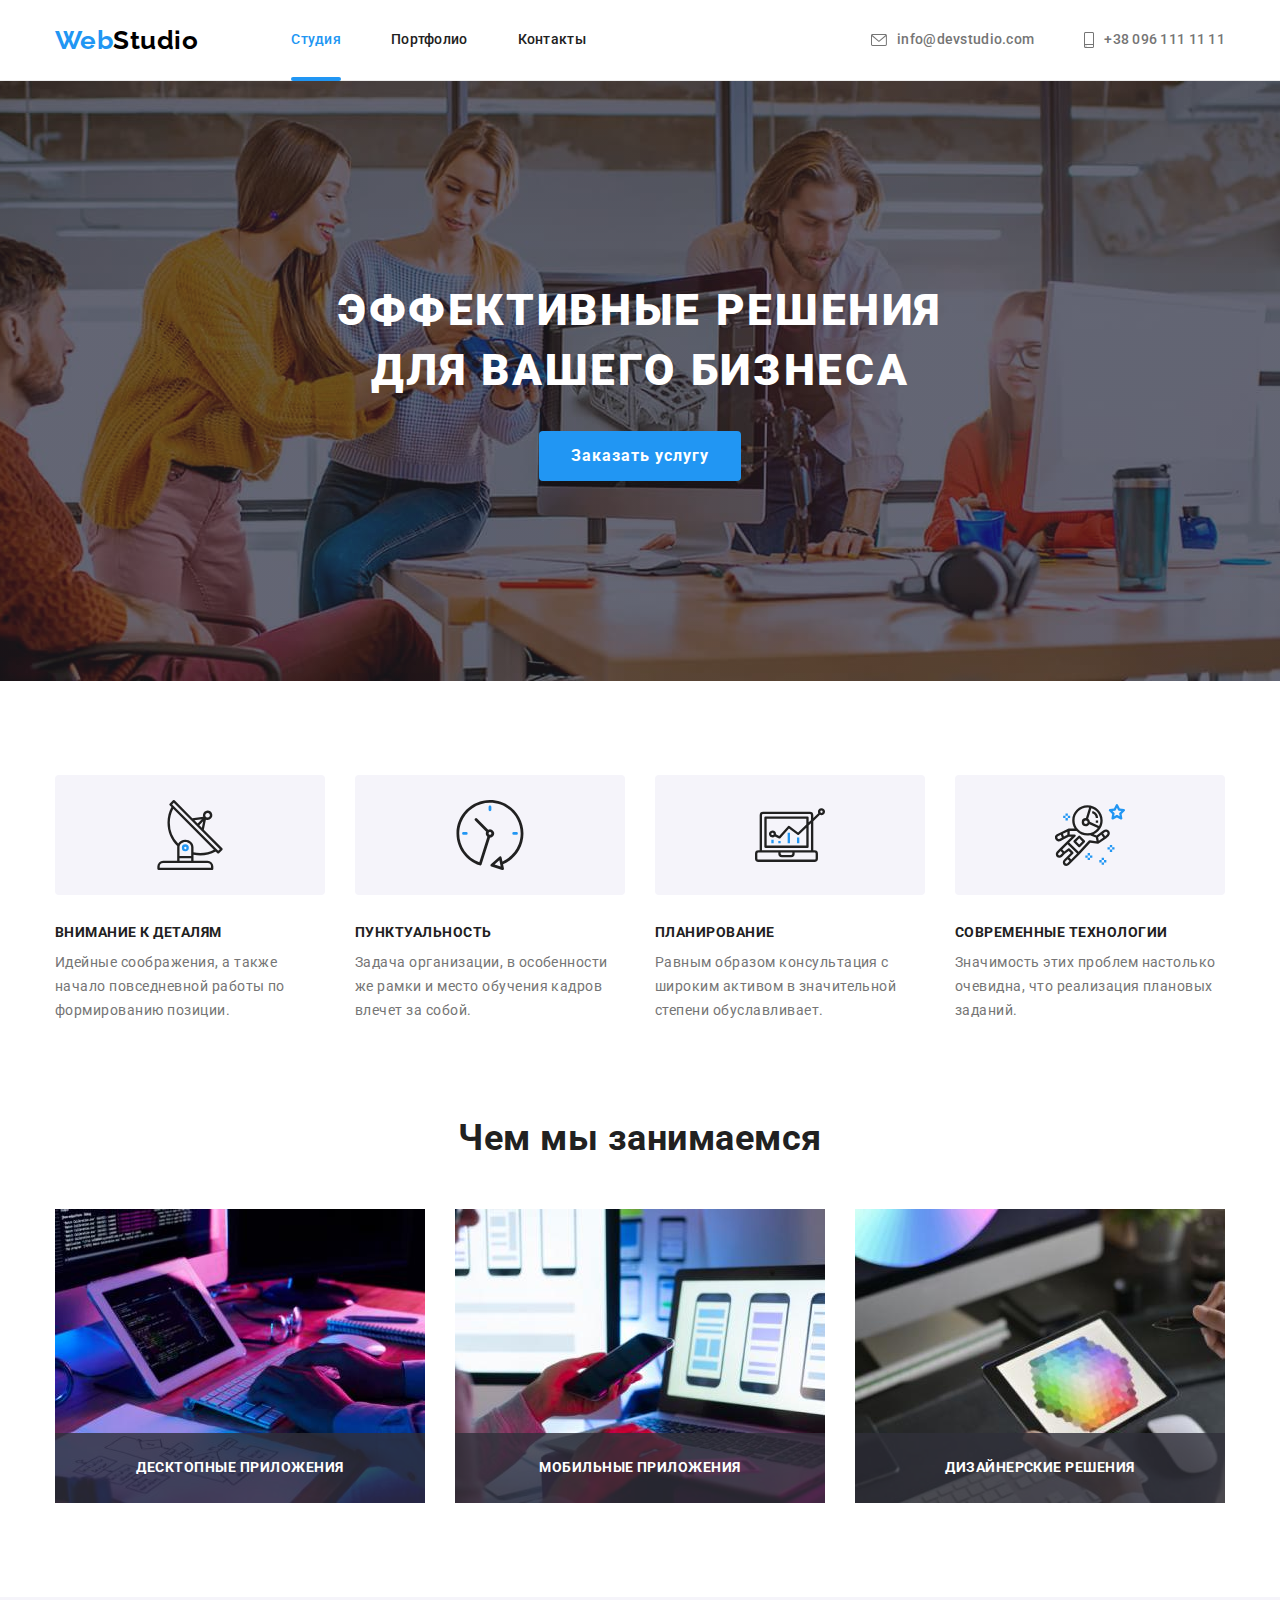
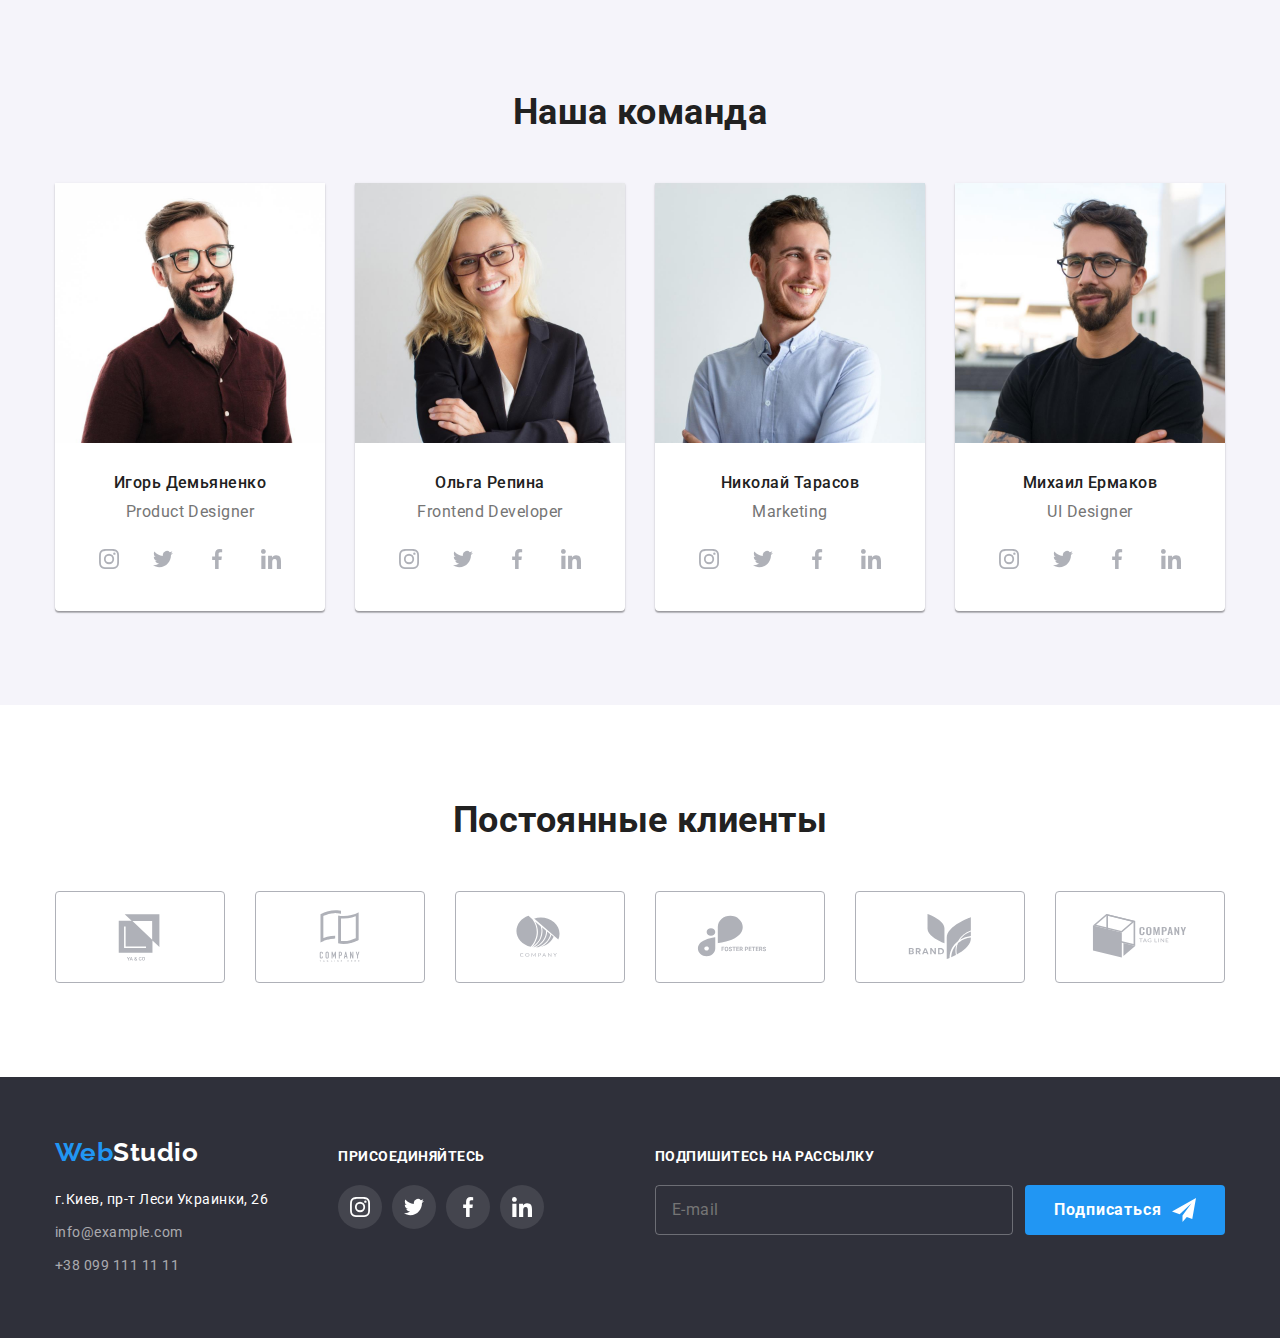
==== index.html @ 1d6836b9 "Adds previous work files" ====
<!DOCTYPE html>
<html lang="ru">
    
<head>
    <meta charset="UTF-8">
    <meta http-equiv="X-UA-Compatible" content="IE=edge">
    <meta name="viewport" content="width=device-width, initial-scale=1.0">
    <title>Студия</title>
    <link rel="preconnect" href="https://fonts.googleapis.com">
    <link rel="preconnect" href="https://fonts.gstatic.com" crossorigin>
    <link href="https://fonts.googleapis.com/css2?family=Raleway:wght@700&family=Roboto:wght@400;500;700;900&display=swap" rel="stylesheet">
    <link rel="stylesheet" href="https://cdnjs.cloudflare.com/ajax/libs/modern-normalize/1.1.0/modern-normalize.min.css">
    <link rel="stylesheet" href="./css/styles.css">
</head>

<body>
    <header class="header">
        <div class="container header-content">
            <!--Лого-->
            <a href="./index.html" class="logo link" lang="en">
                Web<span class="header-logo">Studio</span>
            </a>

            <!--Навигация-->
            <nav class="site-nav">
                <ul class="header-list list">

                    <li class="header-item">
                        <a href="./index.html" class="header-link link current-page">Студия</a>
                    </li>

                    <li class="header-item">
                        <a href="./portfolio.html" class="header-link link">Портфолио</a>
                    </li>

                    <li class="header-item">
                        <a href="" class="header-link link">Контакты</a>
                    </li>

                </ul>
            </nav>
            
            <!--Контакты №1-->
            <ul class="contacts-list list">

                <li class="contacts-item">
                    <a href="mailto:info@devstudio.com" class="header-link contacts-link link">
                        <svg class="icon-envelope" width="16" height="12">
                            <use href="./images/icons.svg#envelope"></use>
                        </svg>
                        info@devstudio.com
                    </a>
                </li>

                <li class="contacts-item">
                    <a href="tel:+380961111111" class="header-link contacts-link link">
                        <svg class="icon-smartphone" width="10" height="16">
                            <use href="./images/icons.svg#smartphone"></use>
                        </svg>
                        <span>+38 096 111 11 11</span>
                    </a>
                </li>

            </ul>
        </div>  
    </header>

    <main>
        <!--Герой-->
        <section class="hero">
            <div class="container">
                <h1 class="hero-title">Эффективные решения<br>для вашего бизнеса</h1>
                <button type="button" class="hero-button btn" data-modal-open>Заказать услугу</button>
            </div>
        </section>

        <!--Особенности работы-->
        <section class="section">
            <div class="container">
                <h2 class="visually-hidden">Особенности работы</h2>
                <ul class="features-list list">

                    <li class="features-item">
                        <div class="features-icon-div">
                            <svg class="svg-icon" width="70" height="70">
                                <use href="./images/icons.svg#antenna"></use>
                            </svg>
                        </div>
                        <h3 class="features-item-title">Внимание к деталям</h3>
                        <p class="features-item-text">Идейные соображения, а также начало повседневной работы по формированию позиции.
                        </p>
                    </li>

                    <li class="features-item">
                        <div class="features-icon-div">
                            <svg class="svg-icon" width="70" height="70">
                                <use href="./images/icons.svg#clock"></use>
                            </svg>
                        </div>
                        <h3 class="features-item-title">Пунктуальность</h3>
                        <p class="features-item-text">Задача организации, в особенности же рамки и место обучения кадров влечет за
                            собой.</p>
                    </li>

                    <li class="features-item">
                        <div class="features-icon-div">
                            <svg class="svg-icon" width="70" height="70">
                                <use href="./images/icons.svg#diagram"></use>
                            </svg>
                        </div>
                        <h3 class="features-item-title">Планирование</h3>
                        <p class="features-item-text">Равным образом консультация с широким активом в значительной степени
                            обуславливает.</p>
                    </li>

                    <li class="features-item">
                        <div class="features-icon-div">
                            <svg class="svg-icon" width="70" height="70">
                                <use href="./images/icons.svg#astronaut"></use>
                            </svg>
                        </div>
                        <h3 class="features-item-title">Современные технологии</h3>
                        <p class="features-item-text">Значимость этих проблем настолько очевидна, что реализация плановых заданий.</p>
                    </li>

                </ul>
            </div>
        </section>

        <!--Чем мы занимаемся-->
        <section class="section speciality">
            <div class="container">
                <h2 class="speciality-title">Чем мы занимаемся</h2>
                <ul class="speciality-list list">

                    <li class="speciality-item">
                        <div class="speciality-thumb">
                            <img src="./images/box1.jpg" alt="Парень пишет код программы" width="370" height="294">
                            <h3 class="speciality-item-title">Десктопные приложения</h3>
                        </div>
                    </li>

                    <li class="speciality-item">
                        <div class="speciality-thumb">
                            <img src="./images/box2.jpg" alt="Девушка подбирает дизайн для мобильного приложения" width="370" height="294">
                            <h3 class="speciality-item-title">Мобильные приложения</h3>
                        </div>
                    </li>

                    <li class="speciality-item">
                        <div class="speciality-thumb">
                            <img src="./images/box3.jpg" alt="Девушка выбирает цвет с палитры цветов" width="370" height="294">
                            <h3 class="speciality-item-title">Дизайнерские решения</h3>
                        </div>
                    </li>

                </ul>
            </div>
        </section>
        
        <!--Наша команда-->
        <section class="section members">
            <div class="container">
                <h2 class="members-title">Наша команда</h2>
                <ul class="members-list list">

                    <li class="members-item">
                        <img src="./images/photo1.jpg" alt="Фото Игоря Демьяненко" width="270" height="260">
                        <div class="members-content">
                            <h3 class="members-name">Игорь Демьяненко</h3>
                            <p class="members-speciality" lang="en">Product Designer</p>
                            <ul class="members-sociallink-list list">

                                <li class="members-sociallink-item">
                                    <a class="members-social-link" href="">
                                        <svg width="20" height="20">
                                            <use href="./images/icons.svg#instagram"></use>
                                        </svg>
                                    </a>
                                </li>

                                <li class="members-sociallink-item">
                                    <a class="members-social-link" href="">
                                        <svg width="20" height="20">
                                            <use href="./images/icons.svg#twitter"></use>
                                        </svg>
                                    </a>
                                </li>

                                <li class="members-sociallink-item">
                                    <a class="members-social-link" href="">
                                        <svg width="20" height="20">
                                            <use href="./images/icons.svg#facebook"></use>
                                        </svg>
                                    </a>
                                </li>
                                        
                                <li class="members-sociallink-item">
                                    <a class="members-social-link" href="">
                                        <svg width="20" height="20">
                                            <use href="./images/icons.svg#linkedin"></use>
                                        </svg>
                                    </a>
                                </li>

                            </ul>
                        </div>
                    </li>

                    <li class="members-item">
                        <img src="./images/photo2.jpg" alt="Фото Ольги Репиной" width="270" height="260">
                        <div class="members-content">
                            <h3 class="members-name">Ольга Репина</h3>
                            <p class="members-speciality" lang="en">Frontend Developer</p>
                            <ul class="members-sociallink-list list">
                            
                                <li class="members-sociallink-item">
                                    <a class="members-social-link" href="">
                                        <svg class="members-sociallink-icon" width="20" height="20">
                                            <use href="./images/icons.svg#instagram"></use>
                                        </svg>
                                    </a>
                                </li>
                            
                                <li class="members-sociallink-item">
                                    <a class="members-social-link" href="">
                                        <svg class="members-sociallink-icon" width="20" height="20">
                                            <use href="./images/icons.svg#twitter"></use>
                                        </svg>
                                    </a>
                                </li>
                            
                                <li class="members-sociallink-item">
                                    <a class="members-social-link" href="">
                                        <svg class="members-sociallink-icon" width="20" height="20">
                                            <use href="./images/icons.svg#facebook"></use>
                                        </svg>
                                    </a>
                                </li>
                            
                                <li class="members-sociallink-item">
                                    <a class="members-social-link" href="">
                                        <svg class="members-sociallink-icon" width="20" height="20">
                                            <use href="./images/icons.svg#linkedin"></use>
                                        </svg>
                                    </a>
                                </li>
                            
                            </ul>
                        </div>
                    </li>

                    <li class="members-item">
                        <img src="./images/photo3.jpg" alt="Фото Николая Тарасова" width="270" height="260">
                        <div class="members-content">
                            <h3 class="members-name">Николай Тарасов</h3>
                            <p class="members-speciality" lang="en">Marketing</p>
                            <ul class="members-sociallink-list list">
                            
                                <li class="members-sociallink-item">
                                    <a class="members-social-link" href="">
                                        <svg class="members-sociallink-icon" width="20" height="20">
                                            <use href="./images/icons.svg#instagram"></use>
                                        </svg>
                                    </a>
                                </li>
                            
                                <li class="members-sociallink-item">
                                    <a class="members-social-link" href="">
                                        <svg class="members-sociallink-icon" width="20" height="20">
                                            <use href="./images/icons.svg#twitter"></use>
                                        </svg>
                                    </a>
                                </li>
                            
                                <li class="members-sociallink-item">
                                    <a class="members-social-link" href="">
                                        <svg class="members-sociallink-icon" width="20" height="20">
                                            <use href="./images/icons.svg#facebook"></use>
                                        </svg>
                                    </a>
                                </li>
                            
                                <li class="members-sociallink-item">
                                    <a class="members-social-link" href="">
                                        <svg class="members-sociallink-icon" width="20" height="20">
                                            <use href="./images/icons.svg#linkedin"></use>
                                        </svg>
                                    </a>
                                </li>
                            
                            </ul>
                        </div>
                    </li>

                    <li class="members-item">
                        <img src="./images/photo4.jpg" alt="Фото Михаила Ермакова" width="270" height="260">
                        <div class="members-content">
                            <h3 class="members-name">Михаил Ермаков</h3>
                            <p class="members-speciality" lang="en">UI Designer</p>
                            <ul class="members-sociallink-list list">
                            
                                <li class="members-sociallink-item">
                                    <a class="members-social-link" href="">
                                        <svg class="members-sociallink-icon" width="20" height="20">
                                            <use href="./images/icons.svg#instagram"></use>
                                        </svg>
                                    </a>
                                </li>
                            
                                <li class="members-sociallink-item">
                                    <a class="members-social-link" href="">
                                        <svg class="members-sociallink-icon" width="20" height="20">
                                            <use href="./images/icons.svg#twitter"></use>
                                        </svg>
                                    </a>
                                </li>
                            
                                <li class="members-sociallink-item">
                                    <a class="members-social-link" href="">
                                        <svg class="members-sociallink-icon" width="20" height="20">
                                            <use href="./images/icons.svg#facebook"></use>
                                        </svg>
                                    </a>
                                </li>
                            
                                <li class="members-sociallink-item">
                                    <a class="members-social-link" href="">
                                        <svg class="members-sociallink-icon" width="20" height="20">
                                            <use href="./images/icons.svg#linkedin"></use>
                                        </svg>
                                    </a>
                                </li>
                            
                            </ul>
                        </div>
                    </li>

                </ul>
            </div>
        </section>

        <!--Постоянные клиенты-->
        <section class="section">
            <div class="container">
                <h2 class="client-title">Постоянные клиенты</h2>
                    <ul class="client-list list">

                        <li class="client-item">
                            <a class="client-link" href="">
                                <svg class="client-icon" width="106" height="60">
                                    <use href="./images/icons.svg#client1"></use>
                                </svg>
                            </a>
                        </li>

                        <li class="client-item">
                            <a class="client-link" href="">
                                <svg class="client-icon" width="106" height="60">
                                    <use href="./images/icons.svg#client2"></use>
                                </svg>
                            </a>
                        </li>

                        <li class="client-item">
                            <a class="client-link" href="">
                                <svg class="client-icon" width="106" height="60">
                                    <use href="./images/icons.svg#client3"></use>
                                </svg>
                            </a>
                        </li>

                        <li class="client-item">
                            <a class="client-link" href="">
                                <svg class="client-icon" width="106" height="60">
                                    <use href="./images/icons.svg#client4"></use>
                                </svg>
                            </a>
                        </li>

                        <li class="client-item">
                            <a class="client-link" href="">
                                <svg class="client-icon" width="106" height="60">
                                    <use href="./images/icons.svg#client5"></use>
                                </svg>
                            </a>
                        </li>

                        <li class="client-item">
                            <a class="client-link" href="">
                                <svg class="client-icon" width="106" height="60">
                                    <use href="./images/icons.svg#client6"></use>
                                </svg>
                            </a>
                        </li>

                    </ul>
            </div>
        </section>
    </main>

    <footer class="footer">
        <div class="container flex-footer">
            <div class="first-footer-div">
                <!--Лого-->
                <a href="./index.html" class="logo link" lang="en">
                    Web<span class="footer-logo">Studio</span>
                </a>
                
                <!--Контакти №2-->
                <address>
                    <ul class="footer-list list">
                
                        <li class="footer-item">
                            <a href="https://goo.gl/maps/CdvJLRiEL6Q8Smko8" target="_blank" rel="noreferrer noopener"
                                class="footer-first-link footer-link link">г.Киев, пр-т Леси Украинки, 26</a>
                        </li>
                
                        <li class="footer-item">
                            <a href="mailto:info@example.com" class="footer-link link">info@example.com</a>
                        </li>
                
                        <li class="footer-item">
                            <a href="tel:+380991111111" class="footer-link link">+38 099 111 11 11</a>
                        </li>
                
                    </ul>
                </address>
            </div>

            <!--Присоединяйтесь-->
            <div class="footer-second-div">
                <strong class="footer-div-title">Присоединяйтесь</strong>
                <ul class="join-list list">

                    <li class="join-item">
                        <a class="join-social-link" href="">
                            <svg width="20" height="20">
                                <use href="./images/icons.svg#instagram"></use>
                            </svg>
                        </a>
                    </li>

                    <li class="join-item">
                        <a class="join-social-link" href="">
                            <svg width="20" height="20">
                                <use href="./images/icons.svg#twitter"></use>
                            </svg>
                        </a>
                    </li>

                    <li class="join-item">
                        <a class="join-social-link" href="">
                            <svg width="20" height="20">
                                <use href="./images/icons.svg#facebook"></use>
                            </svg>
                        </a>
                    </li>

                    <li class="join-item">
                        <a class="join-social-link" href="">
                            <svg width="20" height="20">
                                <use href="./images/icons.svg#linkedin"></use>
                            </svg>
                        </a>
                    </li>

                </ul>
            </div>

            <!--Подпишитесь-->
            <div class="footer-third-div">
                <strong class="footer-div-title">Подпишитесь на рассылку</strong>

                <form class="subscribe-form">
                    <label for="subscribe-mail"></label>
                    <input class="subscribe-input" type="email" name="subscribe-mail" id="subscribe-mail" placeholder="E-mail">

                    <button class="subscribe-button btn" type="submit">Подписаться
                        <svg class="send-icon" width="24" height="24">
                            <use href="./images/icons.svg#send"></use>
                        </svg>
                    </button>
                </form>
            </div>
        </div>
    </footer> 
    <!--Модалка-->
    <div class="backdrop is-hidden" data-modal>
        <div class="modal">
            <button class="close-button" type="button" data-modal-close>
                <svg width="18" height="18">
                    <use href="./images/icons.svg#close-button"></use>
                </svg>
            </button>

            <strong class="modal-title">Оставьте свои данные, мы вам перезвоним</strong>
            
            <form class="modal-form">
                <div class="form-group">
                    <label for="modal-name">Имя</label>
                    <div class="modal-input-div">
                        <input type="text" name="modal-name" id="modal-name">
                        <svg class="modal-input-icon" width="18" height="18">
                            <use href="./images/icons.svg#name"></use>
                        </svg>
                    </div>
                </div>
                
                <div class="form-group">
                    <label for="modal-tel">Телефон</label>
                    <div class="modal-input-div">
                        <input type="tel" name="modal-tel" id="modal-tel">
                        <svg class="modal-input-icon" width="18" height="18">
                            <use href="./images/icons.svg#tel"></use>
                        </svg>
                    </div>
                </div>
                
                <div class="form-group">
                    <label for="modal-mail">Почта</label>
                    <div class="modal-input-div">
                        <input type="email" name="modal-mail" id="modal-mail">
                        <svg class="modal-input-icon" width="18" height="18">
                            <use href="./images/icons.svg#mail"></use>
                        </svg>
                    </div>
                </div>
                
                <div class="form-group textarea">
                    <label for="modal-textarea">Комментарий</label>
                    <textarea name="modal-textarea" id="modal-textarea" placeholder="Введите текст"></textarea>
                </div>
                

                <div class="modal-checkbox">
                    <input class="modal-checkbox-input" type="checkbox" name="modal-checkbox" value="agree" id="modal-checkbox">
                    <label class="modal-checkbox-label" for="modal-checkbox">
                        <span><svg width="11" height="8"><use href="./images/icons.svg#check"></use></svg></span>
                        Соглашаюсь с рассылкой и принимаю&nbsp<a class="modal-checkbox-link" href="">Условия договора</a>
                    </label>
                </div>

                <button class="modal-button btn" type="submit">Отправить</button>

            </form>

        </div>
    </div>

    <script src="./js/modal.js"></script>
</body>

</html>
---- css/styles.css ----
/* ------------Общие------------ */
:root {
	--primary-text-color: #212121;
	--secondary-text-color: #757575;
	--accent-text-color: #2196f3;
	--button-first-text-color: #212121;
	--button-second-text-color: #fff;
	--button-first-bg-color: #f5f4fa;
	--button-second-bg-color: #2196f3;
	--primary-background-color: #fff;
	--second-background-color: #2f303a;
	--third-background-color: #f5f4fa;
	--footer-link-color: rgba(255, 255, 255, 0.6);
	--just-white-color: #fff;
	--main-logo-color: #2196f3;
	--second-logo-color: #000;
	--third-logo-color: #fff;
	--hero-button-hover-bgcolor: #188ce8;
	--work-content-border-color: #eee;
	--header-border-color: #ececec;
	--features-icon-bgcolor: #f5f4fa;
	--members-primary-icon-color: #afb1b8;
	--members-accent-icon-color: #fff;
	--members-accent-icon-bgcolor: #2196f3;
	--clients-primary-icon-color: #afb1b8;
	--clients-accent-icon-color: #2196f3;
	--join-icon-color: #fff;
	--join-primary-icon-bgcolor: rgba(255, 255, 255, 0.1);
	--join-accent-icon-bgcolor: #2196f3;
	--cubic: cubic-bezier(0.4, 0, 0.2, 1);
}

body {
	font-family: Roboto, sans-serif;
	color: var(--primary-text-color);
	letter-spacing: 0.03em;
}

.link {
	text-decoration: none;
}

.list {
	list-style-type: none;
}

.btn {
	cursor: pointer;
	border: none;
}

h1,
h2,
h3,
h4,
h5,
h6,
p,
ul {
	padding: 0;
	margin: 0;
}

img {
	display: block;
	max-width: 100%;
	height: auto;
}

svg {
	display: block;
}

.container {
	width: 1200px;
	margin-right: auto;
	margin-left: auto;
	padding-right: 15px;
	padding-left: 15px;
}

.section {
	padding-top: 94px;
	padding-bottom: 94px;
}

.visually-hidden {
	position: absolute;
	width: 1px;
	height: 1px;
	margin: -1px;
	padding: 0;
	overflow: hidden;
	border: 0;
	clip: rect(0 0 0 0);
}

/* ------------Хедер------------ */
.header {
	border-bottom: 1px solid var(--header-border-color);
}

.header-content {
	display: flex;
	align-items: center;
}

.site-nav {
	display: flex;
	margin-left: 93px;
}

/* Лого */
.logo {
	display: block;

	font-family: Raleway, sans-serif;
	font-weight: 700;
	font-size: 26px;
	line-height: 1.19;
	color: var(--main-logo-color);
}

.header-logo {
	color: var(--second-logo-color);
}

/* Хедер линки */
.header-list {
	display: flex;
}

.header-item:not(:last-child) {
	margin-right: 50px;
}

.header-link {
	display: block;
	padding: 32px 0;

	font-weight: 500;
	font-size: 14px;
	line-height: 1.14;
	letter-spacing: 0.02em;
	color: inherit;
	transition: color 250ms var(--cubic);
}

.contacts-list {
	display: flex;
	margin-left: auto;
}

.contacts-item:not(:last-child) {
	margin-right: 50px;
}

.icon-envelope,
.icon-smartphone {
	margin-right: 10px;

	fill: currentColor;
}

.contacts-link {
	display: flex;
	align-items: center;
	color: var(--secondary-text-color);
}

.header-link:hover,
.header-link:focus,
.footer-link:hover,
.footer-link:focus {
	color: var(--accent-text-color);
}

.current-page {
	position: relative;
	color: var(--accent-text-color);
}

.current-page::after {
	content: "";
	position: absolute;
	bottom: -1px;

	display: block;
	border-radius: 2px;
	width: 100%;
	height: 4px;

	background-color: var(--accent-text-color);
}

/* ------------Мейн Студио------------ */
/* Герой */
.hero {
	max-width: 1600px;
	height: 600px;
	margin-left: auto;
	margin-right: auto;
	padding-top: 200px;
	padding-bottom: 200px;

	background-color: var(--second-background-color);
	background-image: linear-gradient(to right, rgba(47, 48, 58, 0.4), rgba(47, 48, 58, 0.4)), url(../images/hero.jpg);
	background-position: center;
	background-size: cover;
	background-repeat: no-repeat;
	text-align: center;
}

.hero-title {
	margin-bottom: 30px;

	font-weight: 900;
	font-size: 44px;
	line-height: 1.36;
	text-align: center;
	letter-spacing: 0.06em;
	text-transform: uppercase;
	color: var(--just-white-color);
}

.hero-button {
	min-width: 200px;
	padding: 10px 32px;
	border-radius: 4px;

	font-family: inherit;
	font-weight: 700;
	font-size: 16px;
	line-height: 1.87;
	letter-spacing: 0.06em;
	color: var(--button-second-text-color);
	background-color: var(--button-second-bg-color);
	transition: background-color 250ms var(--cubic);
}

.hero-button:hover,
.hero-button:focus {
	background-color: var(--hero-button-hover-bgcolor);
}

/* Особенности работы */

.features-list {
	display: flex;
	justify-content: space-between;
}

.features-item {
	flex-basis: calc((100% - 90px) / 4);
}

.features-icon-div {
	display: flex;
	justify-content: center;
	align-items: center;
	margin-bottom: 30px;

	width: 270px;
	height: 120px;
	border-radius: 4px;

	background-color: var(--features-icon-bgcolor);
}

.features-item-title {
	margin-bottom: 10px;

	font-weight: 700;
	font-size: 14px;
	line-height: 1.14;
	text-transform: uppercase;
}

.features-item-text {
	font-size: 14px;
	line-height: 1.71;
	color: var(--secondary-text-color);
}

/* Чем мы занимаемся */

.speciality {
	padding-top: 0;
}

.speciality-title {
	margin-bottom: 50px;

	font-weight: 700;
	font-size: 36px;
	line-height: 1.17;
	text-align: center;
}

.speciality-list {
	display: flex;
}
.speciality-item {
	flex-basis: calc((100% - 60px) / 3);
}

.speciality-item:not(:last-child) {
	margin-right: 30px;
}

.speciality-thumb {
	position: relative;
}

.speciality-item-title {
	position: absolute;
	bottom: 0px;
	display: flex;
	justify-content: center;
	align-items: center;

	width: 100%;
	height: 70px;

	font-weight: 700;
	font-size: 14px;
	line-height: 1.14;
	text-transform: uppercase;
	color: var(--just-white-color);
	background-color: rgba(47, 48, 58, 0.8);
}

/* Наша команда */
.members {
	background-color: var(--third-background-color);
}

.members-list {
	display: flex;
}

.members-item {
	flex-basis: calc((100% - 90px) / 4);
	border-radius: 0px 0px 4px 4px;

	background-color: var(--primary-background-color);
	box-shadow: 0px 1px 3px rgba(0, 0, 0, 0.12), 0px 1px 1px rgba(0, 0, 0, 0.14), 0px 2px 1px rgba(0, 0, 0, 0.2);
}

.members-item:not(:last-child) {
	margin-right: 30px;
}

.members-title {
	margin-bottom: 50px;

	font-weight: 700;
	font-size: 36px;
	line-height: 1.17;
	text-align: center;
}

.members-content {
	padding-top: 30px;
	padding-bottom: 30px;
}

.members-name {
	margin-bottom: 10px;

	font-weight: 500;
	font-size: 16px;
	line-height: 1.19;
	text-align: center;
}

.members-speciality {
	margin-bottom: 16px;

	font-size: 16px;
	line-height: 1.19;
	text-align: center;
	color: var(--secondary-text-color);
}

.members-sociallink-list {
	display: flex;
	justify-content: center;
}

.members-sociallink-item:not(:last-child) {
	margin-right: 10px;
}

.members-social-link {
	display: flex;
	justify-content: center;
	align-items: center;

	width: 44px;
	height: 44px;
	border-radius: 50%;

	fill: var(--members-primary-icon-color);
	transition: background-color 250ms var(--cubic), fill 250ms var(--cubic);
}

.members-social-link:hover,
.members-social-link:focus {
	background-color: var(--members-accent-icon-bgcolor);
	fill: var(--members-accent-icon-color);
	outline: none;
}

/* Постоянные клиенты */
.client-title {
	margin-bottom: 50px;

	font-weight: 700;
	font-size: 36px;
	line-height: 1.17;
	text-align: center;
}

.client-list {
	display: flex;
	justify-content: space-between;
}

.client-link {
	display: flex;
	justify-content: center;
	align-items: center;

	width: 170px;
	height: 92px;
	border-radius: 4px;

	fill: var(--clients-primary-icon-color);
	border: 1px solid var(--clients-primary-icon-color);
	transition: fill 250ms var(--cubic), border-color 250ms var(--cubic);
}

.client-link:hover,
.client-link:focus {
	fill: var(--clients-accent-icon-color);
	border-color: var(--clients-accent-icon-color);
	outline: none;
}

/* ------------Футер------------*/
/* Линки */
.footer {
	padding-top: 60px;
	padding-bottom: 60px;

	background-color: var(--second-background-color);
}

.flex-footer {
	display: flex;
	align-items: baseline;
}

.first-footer-div {
	margin-right: 70px;
}

.footer-logo {
	color: var(--third-logo-color);
}

.footer .logo {
	margin-bottom: 20px;
}

.footer-item:not(:last-child) {
	margin-bottom: 9px;
}

.footer-link {
	font-style: normal;
	font-size: 14px;
	line-height: 1.71;
	color: var(--footer-link-color);
	transition: color 250ms var(--cubic);
}

.footer-first-link {
	color: var(--just-white-color);
}

/* Присоединяйтесь */
.footer-div-title {
	display: block;
	margin-bottom: 20px;

	font-weight: 700;
	font-size: 14px;
	line-height: 1.14;
	text-transform: uppercase;
	color: var(--just-white-color);
}

.join-list {
	display: flex;
	justify-content: center;
}

.join-item:not(:last-child) {
	margin-right: 10px;
}

.join-social-link {
	display: flex;
	justify-content: center;
	align-items: center;
	width: 44px;
	height: 44px;
	border-radius: 50%;

	fill: var(--join-icon-color);
	background-color: var(--join-primary-icon-bgcolor);
	transition: background-color 250ms var(--cubic);
}

.join-social-link:hover,
.join-social-link:focus {
	background-color: var(--join-accent-icon-bgcolor);
	outline: none;
}

/* Подпишитесь */
.footer-third-div {
	margin-left: auto;
}

.subscribe-form {
	display: flex;
}

.subscribe-input {
	width: 358px;
	padding: 14px 16px;
	margin-right: 12px;
	border: 1px solid rgba(255, 255, 255, 0.3);
	border-radius: 4px;

	line-height: 1.25;
	letter-spacing: 0.03em;
	color: rgba(255, 255, 255, 0.6);
	background-color: transparent;

	transition: border 250ms var(--cubic), box-shadow 250ms var(--cubic);
}

.subscribe-input:hover,
.subscribe-input:focus {
	border: 1px solid #2196f3;
	box-shadow: 0px 4px 4px rgba(0, 0, 0, 0.15);
	outline: none;
}

.subscribe-button {
	display: flex;
	justify-content: center;
	align-items: center;

	min-width: 200px;
	padding: 10px;

	font-weight: 700;
	line-height: 1.87;
	letter-spacing: 0.06em;
	color: var(--just-white-color);
	background: #2196f3;
	border-radius: 4px;

	transition: box-shadow 250ms var(--cubic);
}

.send-icon {
	margin-left: 10px;
}

.subscribe-button:hover,
.subscribe-button:focus {
	box-shadow: 0px 4px 4px rgba(0, 0, 0, 0.15);
}

/* -------------Мейн Портфолио------------- */
/* Фильтр */
.filter-list {
	display: flex;
	justify-content: center;
	margin-bottom: 50px;
}

.filter-button {
	padding: 6px 22px;
	border-radius: 4px;

	font-family: inherit;
	font-weight: 500;
	font-size: 16px;
	line-height: 1.62;
	text-align: center;
	letter-spacing: inherit;
	color: var(--button-first-text-color);
	background-color: var(--button-first-bg-color);
	transition: color 250ms var(--cubic), background-color 250ms var(--cubic), box-shadow 250ms var(--cubic);
}

.filter-item:not(:last-child) {
	margin-right: 8px;
}

.current-filter-button,
.filter-button:hover,
.filter-button:focus {
	color: var(--button-second-text-color);
	background-color: var(--button-second-bg-color);
	box-shadow: 0px 4px 4px rgba(0, 0, 0, 0.25);
}

/* Примеры работ */
.work-list {
	display: flex;
	flex-wrap: wrap;
	margin-top: -30px;
	margin-left: -30px;
}

.work-item {
	flex-basis: calc(100% / 3 - 30px);
	margin-top: 30px;
	margin-left: 30px;
}
.work-link {
	display: block;
	transition: box-shadow 250ms var(--cubic);
}

.work-thumb {
	position: relative;
	overflow: hidden;
}

.work-description {
	position: absolute;
	top: 0px;
	display: flex;
	justify-content: center;
	align-items: center;
	transform: translateY(100%);

	height: 100%;
	width: 100%;
	padding: 24px;

	font-size: 18px;
	line-height: 1.56;
	color: #ffffff;
	background-color: rgba(33, 150, 243, 0.9);
	transition: transform 250ms var(--cubic);
}

.work-link:hover,
.work-link:focus {
	box-shadow: 0px 4px 4px rgba(0, 0, 0, 0.25);
	outline: none;
}

.work-link:hover .work-description,
.work-link:focus .work-description {
	transform: translateY(0);
}

.work-item-content {
	padding: 20px 24px;
	border: 1px solid var(--work-content-border-color);
	border-top: none;
}

.work-name {
	margin-bottom: 4px;

	font-weight: 700;
	font-size: 18px;
	line-height: 2;
	letter-spacing: 0.06em;
	color: var(--primary-text-color);
}

.work-type {
	font-size: 16px;
	line-height: 1.87;
	color: var(--secondary-text-color);
}

/* -------------Модалка------------- */
.backdrop {
	position: fixed;
	top: 0;
	left: 0;

	width: 100%;
	height: 100%;

	background-color: rgba(0, 0, 0, 0.2);
	opacity: 1;
	transition: opacity 250ms var(--cubic);
}

.backdrop.is-hidden {
	visibility: hidden;
	opacity: 0;
	pointer-events: none;
}

.modal {
	position: absolute;
	top: 50%;
	left: 50%;
	transform: translate(-50%, -50%) scale(1);

	padding: 40px 44px 40px 36px;
	width: 528px;
	min-height: 581px;
	border-radius: 4px;

	background-color: #fff;
	box-shadow: 0px 1px 3px rgba(0, 0, 0, 0.12), 0px 1px 1px rgba(0, 0, 0, 0.14), 0px 2px 1px rgba(0, 0, 0, 0.2);
	transition: transform 250ms var(--cubic);
}

.backdrop.is-hidden .modal {
	transform: translate(-50%, -50%) scale(0.9);
}

.close-button {
	position: absolute;
	top: 8px;
	right: 8px;
	display: flex;
	justify-content: center;
	align-items: center;

	width: 30px;
	height: 30px;
	border-radius: 50%;

	background-color: #fff;
	border: 1px solid rgba(0, 0, 0, 0.1);
	cursor: pointer;

	transition: fill 250ms var(--cubic);
}

.close-button:focus,
.close-button:hover {
	fill: #2196f3;
}

.modal-title {
	display: block;

	margin-bottom: 12px;

	font-size: 20px;
	line-height: 1.15;
	text-align: center;
}

.modal-form {
	width: 448px;
	margin-left: auto;
	margin-right: auto;
}

.form-group {
	display: flex;
	flex-direction: column;

	margin-bottom: 10px;

	/* cursor: pointer; */
}

.form-group label {
	margin-bottom: 4px;

	font-size: 12px;
	line-height: 1.17;
	letter-spacing: 0.01em;
	color: #757575;
}

.form-group input {
	width: 100%;
	height: 40px;
	border: 1px solid rgba(33, 33, 33, 0.2);
	border-radius: 4px;
	padding: 11px 11px 11px 42px;

	font-size: 14px;

	transition: border 250ms var(--cubic);
}

.modal-input-div {
	position: relative;
}

.modal-input-icon {
	position: absolute;
	top: 50%;
	left: 12px;
	transform: translateY(-50%);

	transition: fill 250ms var(--cubic);
}

.form-group input:hover,
.form-group input:focus {
	border: 1px solid #2196f3;
	outline: none;
}

.form-group input:hover + .modal-input-icon,
.form-group input:focus + .modal-input-icon {
	fill: #2196f3;
}

.form-group textarea {
	height: 120px;
	border: 1px solid rgba(33, 33, 33, 0.2);
	border-radius: 4px;
	padding: 12px 16px;

	resize: none;

	font-size: 14px;

	transition: border 250ms var(--cubic);
}

.textarea {
	margin-bottom: 20px;
}

.form-group textarea:hover,
.form-group textarea:focus {
	border: 1px solid #2196f3;
	outline: none;
}

.form-group textarea::placeholder {
	font-size: 12px;
	line-height: 1.17;
	letter-spacing: 0.01em;
	color: rgba(117, 117, 117, 0.5);
}

.modal-checkbox {
	margin-bottom: 30px;
}

.modal-checkbox-input {
	position: absolute;
	width: 1px;
	height: 1px;
	margin: -1px;
	border: 0;
	padding: 0;
	clip: rect(0 0 0 0);
	overflow: hidden;
}

.modal-checkbox-label {
	display: flex;
	justify-content: center;
	align-items: center;

	font-size: 14px;
	line-height: 1.71;
	letter-spacing: 0.03em;
	color: #757575;
}

.modal-checkbox-label span {
	display: flex;
	justify-content: center;
	align-items: center;
	width: 16px;
	height: 15px;
	margin-right: 8px;
	border: 1px solid #000000;
	border-radius: 4px;
	box-shadow: 0px 4px 4px rgba(0, 0, 0, 0.25);
	cursor: pointer;

	transition: background-color 250ms var(--cubic), border 250ms var(--cubic);
}

.modal-checkbox-input:checked + .modal-checkbox-label span {
	background-color: #2196f3;
	border: transparent;
	box-shadow: none;
}

.modal-checkbox-input:hover + .modal-checkbox-label > span,
.modal-checkbox-input:focus + .modal-checkbox-label > span {
	border: 2px solid #000000;
}

.modal-checkbox-link {
	color: #2196f3;
}

.modal-button {
	display: flex;
	justify-content: center;
	align-items: center;

	min-width: 200px;
	margin: auto;
	padding: 10px;

	font-weight: 700;
	line-height: 1.87;
	letter-spacing: 0.06em;
	color: var(--just-white-color);
	background-color: #2196f3;
	border-radius: 4px;
	box-shadow: 0px 4px 4px rgba(0, 0, 0, 0.15);

	transition: background-color 250ms var(--cubic);
}

.modal-button:hover,
.modal-button:focus {
	background-color: #188ce8;
}
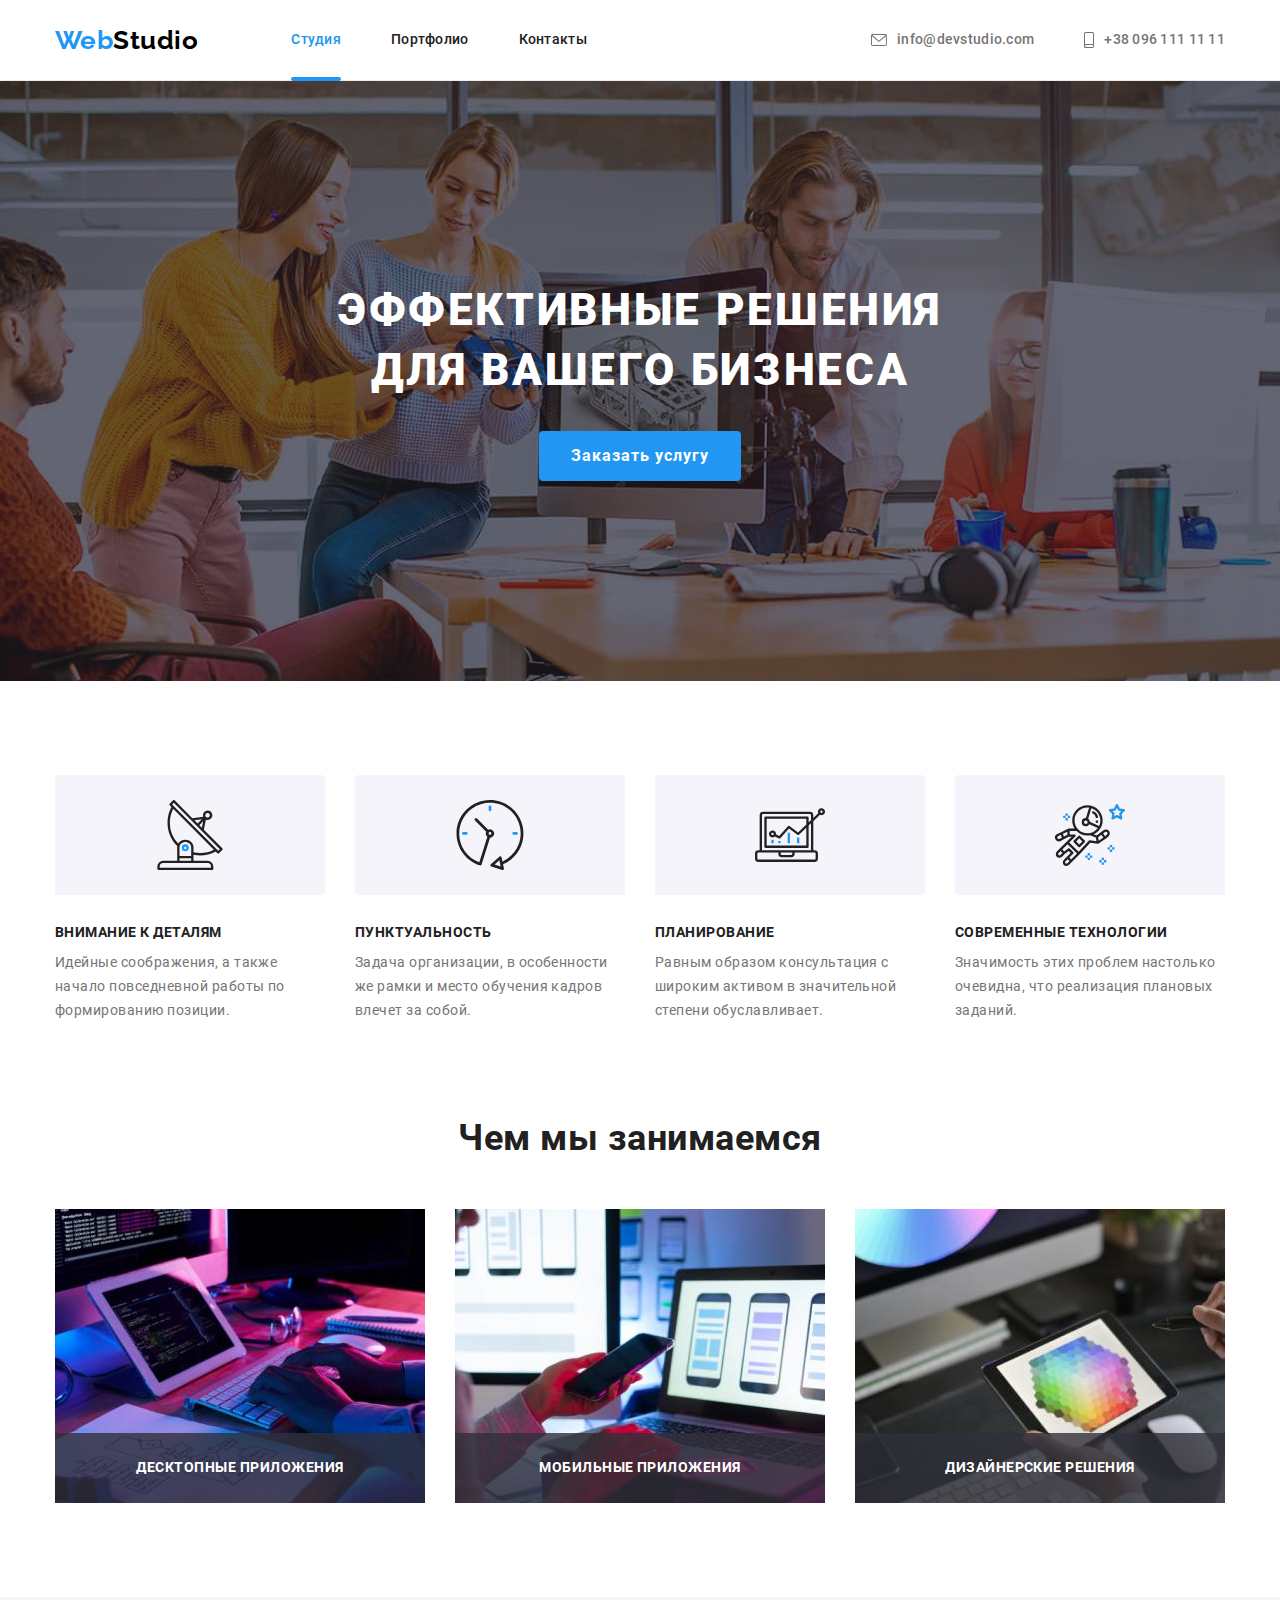
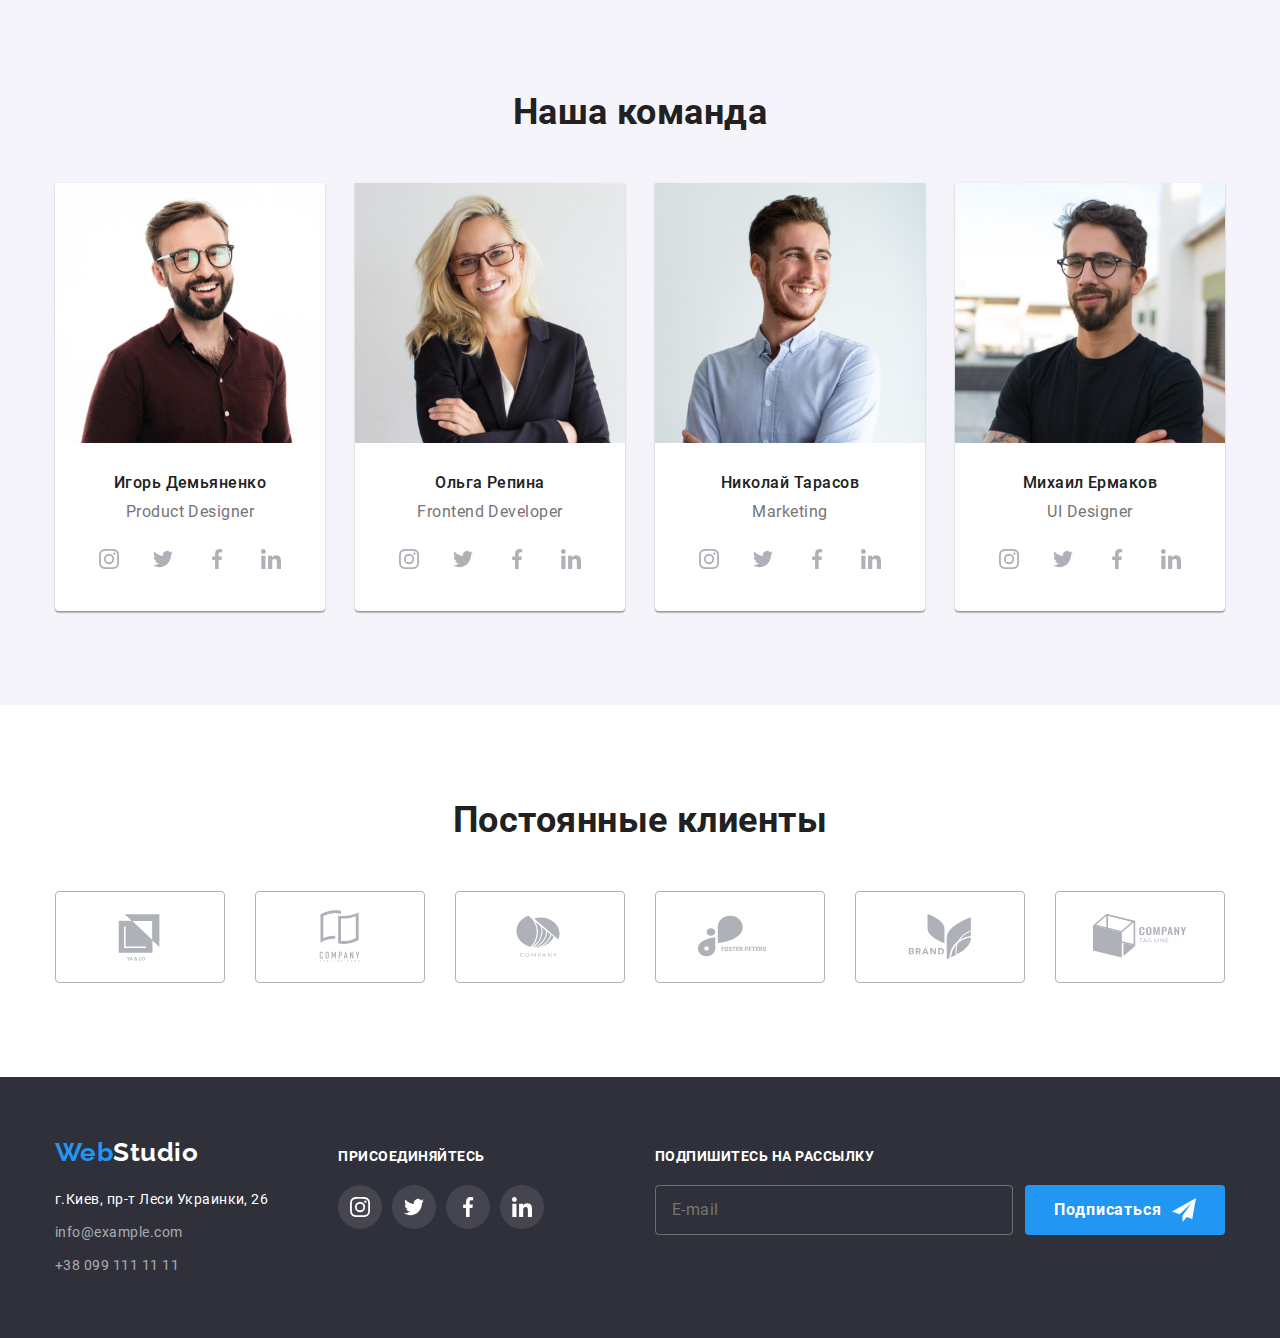
==== commit 0385fe46: "Adds SASS architecture, local fonts and normalize css" ====
--- a/index.html
+++ b/index.html
@@ -6,11 +6,7 @@
     <meta http-equiv="X-UA-Compatible" content="IE=edge">
     <meta name="viewport" content="width=device-width, initial-scale=1.0">
     <title>Студия</title>
-    <link rel="preconnect" href="https://fonts.googleapis.com">
-    <link rel="preconnect" href="https://fonts.gstatic.com" crossorigin>
-    <link href="https://fonts.googleapis.com/css2?family=Raleway:wght@700&family=Roboto:wght@400;500;700;900&display=swap" rel="stylesheet">
-    <link rel="stylesheet" href="https://cdnjs.cloudflare.com/ajax/libs/modern-normalize/1.1.0/modern-normalize.min.css">
-    <link rel="stylesheet" href="./css/styles.css">
+    <link rel="stylesheet" href="./css/main.min.css">
 </head>
 
 <body>
--- a/css/main.min.css
+++ b/css/main.min.css
@@ -0,0 +1,2 @@
+/*! modern-normalize v1.1.0 | MIT License | https://github.com/sindresorhus/modern-normalize */*,::before,::after{box-sizing:border-box}html{line-height:1.15;-webkit-text-size-adjust:100%;-moz-tab-size:4;tab-size:4}body{margin:0;font-family:system-ui,-apple-system,"Segoe UI",Roboto,Helvetica,Arial,sans-serif,"Apple Color Emoji","Segoe UI Emoji"}hr{height:0;color:inherit}abbr[title]{text-decoration:underline dotted}b,strong{font-weight:bolder}code,kbd,samp,pre{font-family:ui-monospace, SFMono-Regular, Consolas, "Liberation Mono", Menlo, monospace;font-size:1em}small{font-size:80%}sub,sup{font-size:75%;line-height:0;position:relative;vertical-align:baseline}sub{bottom:-0.25em}sup{top:-0.5em}table{text-indent:0;border-color:inherit}button,input,optgroup,select,textarea{font-family:inherit;font-size:100%;line-height:1.15;margin:0}button,select{text-transform:none}button,[type="button"],[type="reset"],[type="submit"]{-webkit-appearance:button}::-moz-focus-inner{border-style:none;padding:0}:-moz-focusring{outline:1px dotted ButtonText}:-moz-ui-invalid{box-shadow:none}legend{padding:0}progress{vertical-align:baseline}::-webkit-inner-spin-button,::-webkit-outer-spin-button{height:auto}[type="search"]{-webkit-appearance:textfield;outline-offset:-2px}::-webkit-search-decoration{-webkit-appearance:none}::-webkit-file-upload-button{-webkit-appearance:button;font:inherit}summary{display:list-item}:root{--primary-text-color: #212121;--secondary-text-color: #757575;--accent-text-color: #2196f3;--button-first-text-color: #212121;--button-second-text-color: #fff;--button-first-bg-color: #f5f4fa;--button-second-bg-color: #2196f3;--primary-background-color: #fff;--second-background-color: #2f303a;--third-background-color: #f5f4fa;--footer-link-color: rgba(255, 255, 255, 0.6);--just-white-color: #fff;--main-logo-color: #2196f3;--second-logo-color: #000;--third-logo-color: #fff;--hero-button-hover-bgcolor: #188ce8;--work-content-border-color: #eee;--header-border-color: #ececec;--features-icon-bgcolor: #f5f4fa;--members-primary-icon-color: #afb1b8;--members-accent-icon-color: #fff;--members-accent-icon-bgcolor: #2196f3;--clients-primary-icon-color: #afb1b8;--clients-accent-icon-color: #2196f3;--join-icon-color: #fff;--join-primary-icon-bgcolor: rgba(255, 255, 255, 0.1);--join-accent-icon-bgcolor: #2196f3;--cubic: cubic-bezier(0.4, 0, 0.2, 1)}.visually-hidden{position:absolute;width:1px;height:1px;margin:-1px;padding:0;overflow:hidden;border:0;clip:rect(0 0 0 0)}@font-face{font-family:"Roboto";font-style:normal;font-weight:400;font-display:swap;src:url(../../fonts/roboto-regular.woff) format("woff"),url(../../fonts/roboto-regular.woff2) format("woff2")}@font-face{font-family:"Roboto";font-style:normal;font-weight:500;font-display:swap;src:url(../../fonts/roboto-medium.woff) format("woff"),url(../../fonts/roboto-medium.woff2) format("woff2")}@font-face{font-family:"Roboto";font-style:normal;font-weight:700;font-display:swap;src:url(../../fonts/roboto-bold.woff) format("woff"),url(../../fonts/roboto-bold.woff2) format("woff2")}@font-face{font-family:"Roboto";font-style:normal;font-weight:900;font-display:swap;src:url(../../fonts/roboto-black.woff) format("woff"),url(../../fonts/roboto-black.woff2) format("woff2")}@font-face{font-family:"Raleway";font-style:normal;font-weight:700;font-display:swap;src:url(../../fonts/raleway-bold.woff) format("woff"),url(../../fonts/raleway-bold.woff2) format("woff2")}body{font-family:Roboto, sans-serif;color:var(--primary-text-color);letter-spacing:0.03em}.link{text-decoration:none}.list{list-style-type:none}.btn{cursor:pointer;border:none}h1,h2,h3,h4,h5,h6,p,ul{padding:0;margin:0}img{display:block;max-width:100%;height:auto}.container{width:1200px;margin-right:auto;margin-left:auto;padding-right:15px;padding-left:15px}.logo{display:block;font-family:Raleway, sans-serif;font-weight:700;font-size:26px;line-height:1.19;color:var(--main-logo-color)}.header-logo{color:var(--second-logo-color)}.footer-logo{color:var(--third-logo-color)}.footer .logo{margin-bottom:20px}.site-nav{display:flex;margin-left:93px}.header-list{display:flex}.header-item:not(:last-child){margin-right:50px}.header-link{display:block;padding:32px 0;font-weight:500;font-size:14px;line-height:1.14;letter-spacing:0.02em;color:inherit;transition:color 250ms var(--cubic)}.header-link:hover,.header-link:focus,.footer-link:hover,.footer-link:focus{color:var(--accent-text-color)}.current-page{position:relative;color:var(--accent-text-color)}.current-page::after{content:"";position:absolute;bottom:-1px;display:block;border-radius:2px;width:100%;height:4px;background-color:var(--accent-text-color)}.contacts-list{display:flex;margin-left:auto}.contacts-item:not(:last-child){margin-right:50px}.icon-envelope,.icon-smartphone{margin-right:10px;fill:currentColor}.contacts-link{display:flex;align-items:center;color:var(--secondary-text-color)}.section{padding-top:94px;padding-bottom:94px}.first-footer-div{margin-right:70px}.footer-item:not(:last-child){margin-bottom:9px}.footer-link{font-style:normal;font-size:14px;line-height:1.71;color:var(--footer-link-color);transition:color 250ms var(--cubic)}.footer-first-link{color:var(--just-white-color)}.footer-div-title{display:block;margin-bottom:20px;font-weight:700;font-size:14px;line-height:1.14;text-transform:uppercase;color:var(--just-white-color)}.join-list{display:flex;justify-content:center}.join-item:not(:last-child){margin-right:10px}.join-social-link{display:flex;justify-content:center;align-items:center;width:44px;height:44px;border-radius:50%;fill:var(--join-icon-color);background-color:var(--join-primary-icon-bgcolor);transition:background-color 250ms var(--cubic)}.join-social-link:hover,.join-social-link:focus{background-color:var(--join-accent-icon-bgcolor);outline:none}.footer-third-div{margin-left:auto}.subscribe-form{display:flex}.subscribe-input{width:358px;padding:14px 16px;margin-right:12px;border:1px solid rgba(255,255,255,0.3);border-radius:4px;line-height:1.25;letter-spacing:0.03em;color:rgba(255,255,255,0.6);background-color:transparent;transition:border 250ms var(--cubic),box-shadow 250ms var(--cubic)}.subscribe-input:hover,.subscribe-input:focus{border:1px solid #2196f3;box-shadow:0px 4px 4px rgba(0,0,0,0.15);outline:none}.subscribe-button{display:flex;justify-content:center;align-items:center;min-width:200px;padding:10px;font-weight:700;line-height:1.87;letter-spacing:0.06em;color:var(--just-white-color);background:#2196f3;border-radius:4px;transition:box-shadow 250ms var(--cubic)}.send-icon{margin-left:10px}.subscribe-button:hover,.subscribe-button:focus{box-shadow:0px 4px 4px rgba(0,0,0,0.15)}.filter-list{display:flex;justify-content:center;margin-bottom:50px}.filter-button{padding:6px 22px;border-radius:4px;font-family:inherit;font-weight:500;font-size:16px;line-height:1.62;text-align:center;letter-spacing:inherit;color:var(--button-first-text-color);background-color:var(--button-first-bg-color);transition:color 250ms var(--cubic),background-color 250ms var(--cubic),box-shadow 250ms var(--cubic)}.filter-item:not(:last-child){margin-right:8px}.current-filter-button,.filter-button:hover,.filter-button:focus{color:var(--button-second-text-color);background-color:var(--button-second-bg-color);box-shadow:0px 4px 4px rgba(0,0,0,0.25)}.backdrop{position:fixed;top:0;left:0;width:100%;height:100%;background-color:rgba(0,0,0,0.2);opacity:1;transition:opacity 250ms var(--cubic)}.backdrop.is-hidden{visibility:hidden;opacity:0;pointer-events:none}.modal{position:absolute;top:50%;left:50%;transform:translate(-50%, -50%) scale(1);padding:40px 44px 40px 36px;width:528px;min-height:581px;border-radius:4px;background-color:#fff;box-shadow:0px 1px 3px rgba(0,0,0,0.12),0px 1px 1px rgba(0,0,0,0.14),0px 2px 1px rgba(0,0,0,0.2);transition:transform 250ms var(--cubic)}.backdrop.is-hidden .modal{transform:translate(-50%, -50%) scale(0.9)}.close-button{position:absolute;top:8px;right:8px;display:flex;justify-content:center;align-items:center;width:30px;height:30px;border-radius:50%;background-color:#fff;border:1px solid rgba(0,0,0,0.1);cursor:pointer;transition:fill 250ms var(--cubic)}.close-button:focus,.close-button:hover{fill:#2196f3}.modal-title{display:block;margin-bottom:12px;font-size:20px;line-height:1.15;text-align:center}.modal-form{width:448px;margin-left:auto;margin-right:auto}.form-group{display:flex;flex-direction:column;margin-bottom:10px}.form-group label{margin-bottom:4px;font-size:12px;line-height:1.17;letter-spacing:0.01em;color:#757575}.form-group input{width:100%;height:40px;border:1px solid rgba(33,33,33,0.2);border-radius:4px;padding:11px 11px 11px 42px;font-size:14px;transition:border 250ms var(--cubic)}.modal-input-div{position:relative}.modal-input-icon{position:absolute;top:50%;left:12px;transform:translateY(-50%);transition:fill 250ms var(--cubic)}.form-group input:hover,.form-group input:focus{border:1px solid #2196f3;outline:none}.form-group input:hover+.modal-input-icon,.form-group input:focus+.modal-input-icon{fill:#2196f3}.form-group textarea{height:120px;border:1px solid rgba(33,33,33,0.2);border-radius:4px;padding:12px 16px;resize:none;font-size:14px;transition:border 250ms var(--cubic)}.textarea{margin-bottom:20px}.form-group textarea:hover,.form-group textarea:focus{border:1px solid #2196f3;outline:none}.form-group textarea::placeholder{font-size:12px;line-height:1.17;letter-spacing:0.01em;color:rgba(117,117,117,0.5)}.modal-checkbox{margin-bottom:30px}.modal-checkbox-input{position:absolute;width:1px;height:1px;margin:-1px;border:0;padding:0;clip:rect(0 0 0 0);overflow:hidden}.modal-checkbox-label{display:flex;justify-content:center;align-items:center;font-size:14px;line-height:1.71;letter-spacing:0.03em;color:#757575}.modal-checkbox-label span{display:flex;justify-content:center;align-items:center;width:16px;height:15px;margin-right:8px;border:1px solid #000000;border-radius:4px;box-shadow:0px 4px 4px rgba(0,0,0,0.25);cursor:pointer;transition:background-color 250ms var(--cubic),border 250ms var(--cubic)}.modal-checkbox-input:checked+.modal-checkbox-label span{background-color:#2196f3;border:transparent;box-shadow:none}.modal-checkbox-input:hover+.modal-checkbox-label>span,.modal-checkbox-input:focus+.modal-checkbox-label>span{border:2px solid #000000}.modal-checkbox-link{color:#2196f3}.modal-button{display:flex;justify-content:center;align-items:center;min-width:200px;margin:auto;padding:10px;font-weight:700;line-height:1.87;letter-spacing:0.06em;color:var(--just-white-color);background-color:#2196f3;border-radius:4px;box-shadow:0px 4px 4px rgba(0,0,0,0.15);transition:background-color 250ms var(--cubic)}.modal-button:hover,.modal-button:focus{background-color:#188ce8}.header{border-bottom:1px solid var(--header-border-color)}.header-content{display:flex;align-items:center}.hero{max-width:1600px;height:600px;margin-left:auto;margin-right:auto;padding-top:200px;padding-bottom:200px;background-color:var(--second-background-color);background-image:linear-gradient(to right, rgba(47,48,58,0.4), rgba(47,48,58,0.4)),url(../images/hero.jpg);background-position:center;background-size:cover;background-repeat:no-repeat;text-align:center}.hero-title{margin-bottom:30px;font-weight:900;font-size:44px;line-height:1.36;text-align:center;letter-spacing:0.06em;text-transform:uppercase;color:var(--just-white-color)}.hero-button{min-width:200px;padding:10px 32px;border-radius:4px;font-family:inherit;font-weight:700;font-size:16px;line-height:1.87;letter-spacing:0.06em;color:var(--button-second-text-color);background-color:var(--button-second-bg-color);transition:background-color 250ms var(--cubic)}.hero-button:hover,.hero-button:focus{background-color:var(--hero-button-hover-bgcolor)}.features-list{display:flex;justify-content:space-between}.features-item{flex-basis:calc((100% - 90px) / 4)}.features-icon-div{display:flex;justify-content:center;align-items:center;margin-bottom:30px;width:270px;height:120px;border-radius:4px;background-color:var(--features-icon-bgcolor)}.features-item-title{margin-bottom:10px;font-weight:700;font-size:14px;line-height:1.14;text-transform:uppercase}.features-item-text{font-size:14px;line-height:1.71;color:var(--secondary-text-color)}.speciality{padding-top:0}.speciality-title{margin-bottom:50px;font-weight:700;font-size:36px;line-height:1.17;text-align:center}.speciality-list{display:flex}.speciality-item{flex-basis:calc((100% - 60px) / 3)}.speciality-item:not(:last-child){margin-right:30px}.speciality-thumb{position:relative}.speciality-item-title{position:absolute;bottom:0px;display:flex;justify-content:center;align-items:center;width:100%;height:70px;font-weight:700;font-size:14px;line-height:1.14;text-transform:uppercase;color:var(--just-white-color);background-color:rgba(47,48,58,0.8)}.members{background-color:var(--third-background-color)}.members-list{display:flex}.members-item{flex-basis:calc((100% - 90px) / 4);border-radius:0px 0px 4px 4px;background-color:var(--primary-background-color);box-shadow:0px 1px 3px rgba(0,0,0,0.12),0px 1px 1px rgba(0,0,0,0.14),0px 2px 1px rgba(0,0,0,0.2)}.members-item:not(:last-child){margin-right:30px}.members-title{margin-bottom:50px;font-weight:700;font-size:36px;line-height:1.17;text-align:center}.members-content{padding-top:30px;padding-bottom:30px}.members-name{margin-bottom:10px;font-weight:500;font-size:16px;line-height:1.19;text-align:center}.members-speciality{margin-bottom:16px;font-size:16px;line-height:1.19;text-align:center;color:var(--secondary-text-color)}.members-sociallink-list{display:flex;justify-content:center}.members-sociallink-item:not(:last-child){margin-right:10px}.members-social-link{display:flex;justify-content:center;align-items:center;width:44px;height:44px;border-radius:50%;fill:var(--members-primary-icon-color);transition:background-color 250ms var(--cubic),fill 250ms var(--cubic)}.members-social-link:hover,.members-social-link:focus{background-color:var(--members-accent-icon-bgcolor);fill:var(--members-accent-icon-color);outline:none}.client-title{margin-bottom:50px;font-weight:700;font-size:36px;line-height:1.17;text-align:center}.client-list{display:flex;justify-content:space-between}.client-link{display:flex;justify-content:center;align-items:center;width:170px;height:92px;border-radius:4px;fill:var(--clients-primary-icon-color);border:1px solid var(--clients-primary-icon-color);transition:fill 250ms var(--cubic),border-color 250ms var(--cubic)}.client-link:hover,.client-link:focus{fill:var(--clients-accent-icon-color);border-color:var(--clients-accent-icon-color);outline:none}.footer{padding-top:60px;padding-bottom:60px;background-color:var(--second-background-color)}.flex-footer{display:flex;align-items:baseline}.work-list{display:flex;flex-wrap:wrap;margin-top:-30px;margin-left:-30px}.work-item{flex-basis:calc(100% / 3 - 30px);margin-top:30px;margin-left:30px}.work-link{display:block;transition:box-shadow 250ms var(--cubic)}.work-thumb{position:relative;overflow:hidden}.work-description{position:absolute;top:0px;display:flex;justify-content:center;align-items:center;transform:translateY(100%);height:100%;width:100%;padding:24px;font-size:18px;line-height:1.56;color:#ffffff;background-color:rgba(33,150,243,0.9);transition:transform 250ms var(--cubic)}.work-link:hover,.work-link:focus{box-shadow:0px 4px 4px rgba(0,0,0,0.25);outline:none}.work-link:hover .work-description,.work-link:focus .work-description{transform:translateY(0)}.work-item-content{padding:20px 24px;border:1px solid var(--work-content-border-color);border-top:none}.work-name{margin-bottom:4px;font-weight:700;font-size:18px;line-height:2;letter-spacing:0.06em;color:var(--primary-text-color)}.work-type{font-size:16px;line-height:1.87;color:var(--secondary-text-color)}
+/*# sourceMappingURL=main.min.css.map */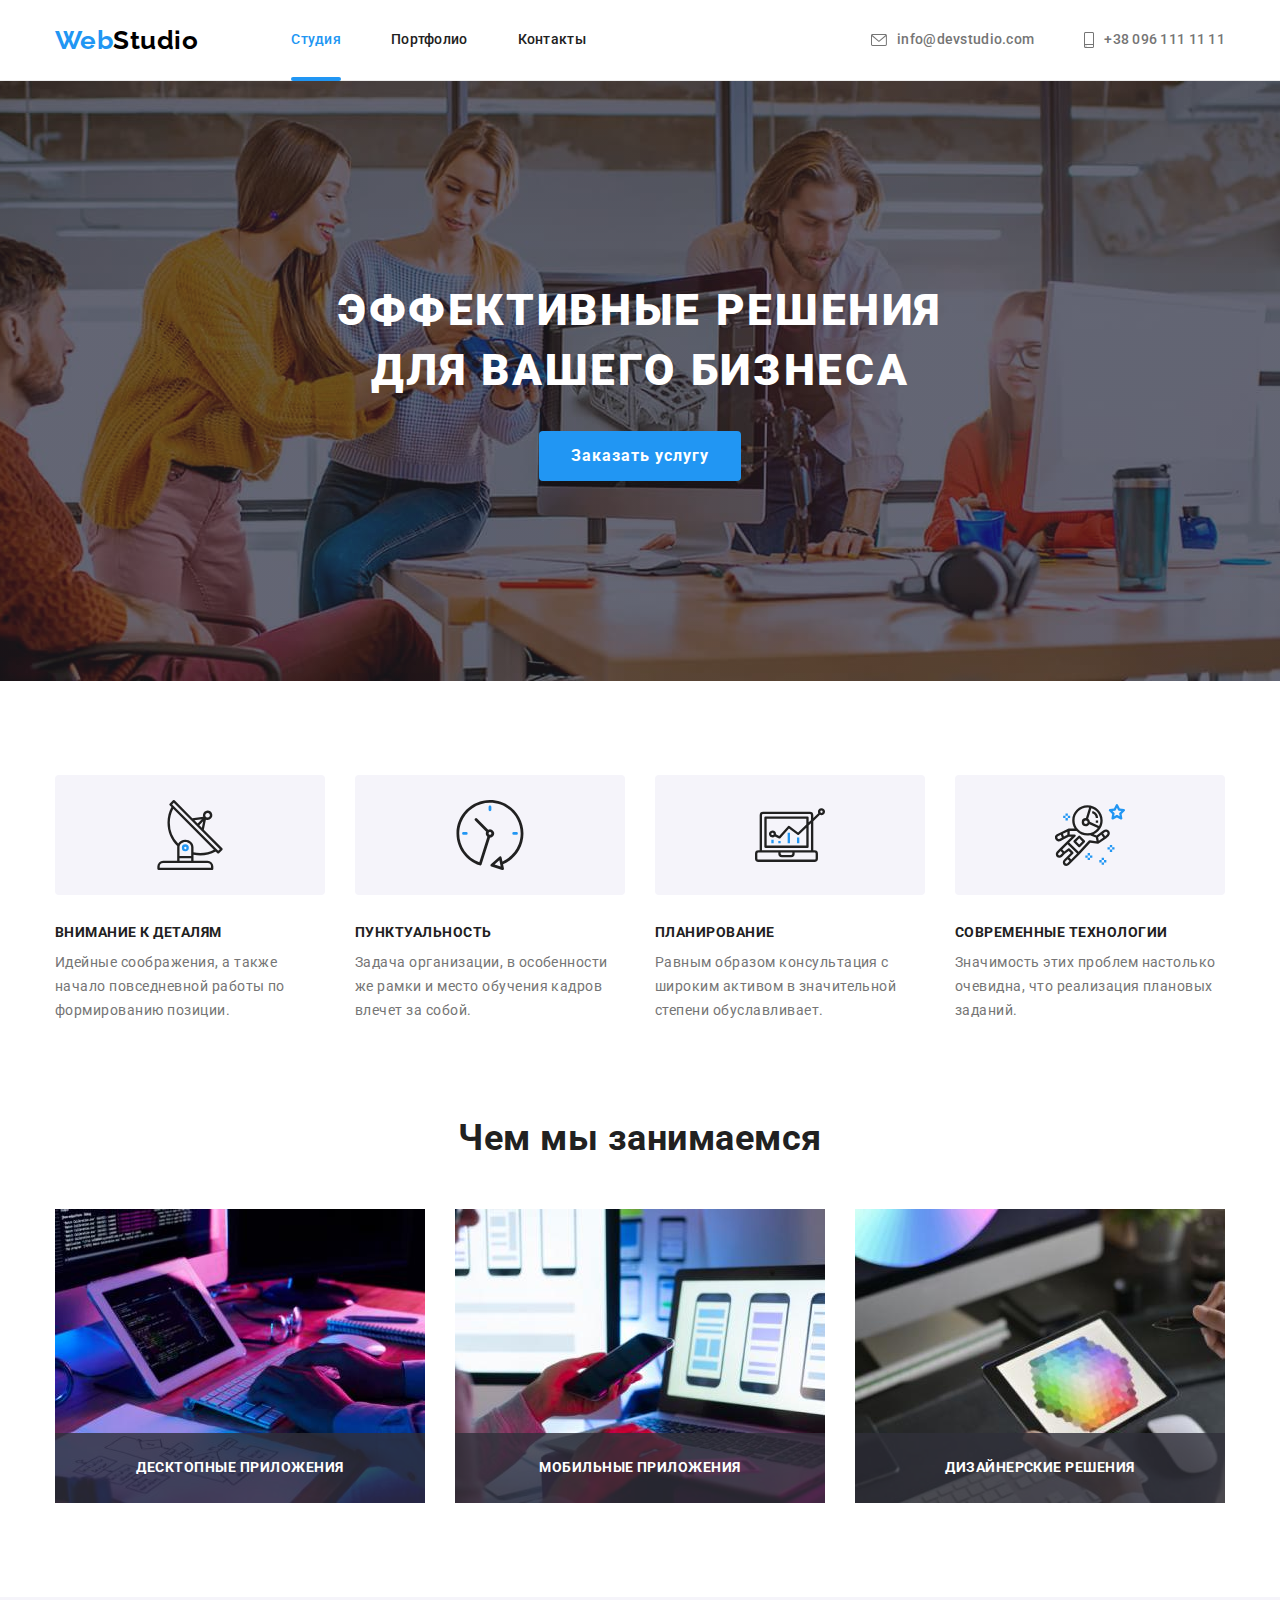
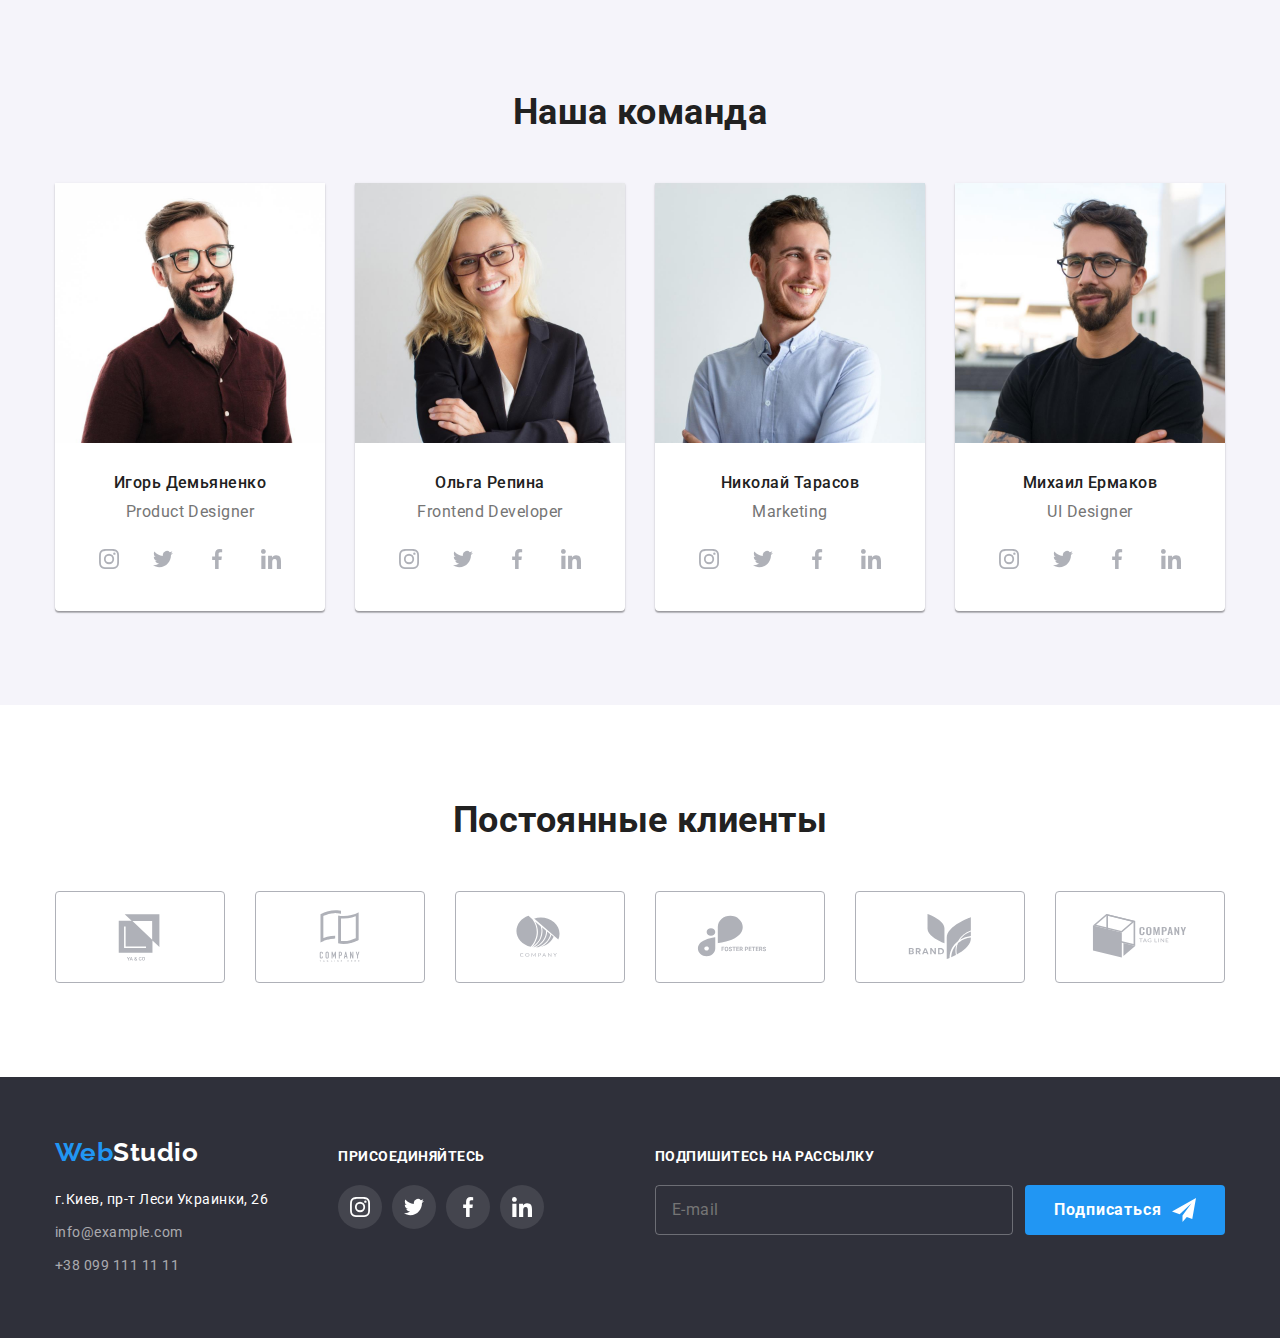
==== commit 9f429bc5: "Deletes local fonts and adds BAM methodology part of homework." ====
--- a/index.html
+++ b/index.html
@@ -6,57 +6,61 @@
     <meta http-equiv="X-UA-Compatible" content="IE=edge">
     <meta name="viewport" content="width=device-width, initial-scale=1.0">
     <title>Студия</title>
+    <link rel="preconnect" href="https://fonts.googleapis.com">
+    <link rel="preconnect" href="https://fonts.gstatic.com" crossorigin>
+    <link href="https://fonts.googleapis.com/css2?family=Raleway:wght@700&family=Roboto:wght@400;500;700;900&display=swap"
+        rel="stylesheet">
     <link rel="stylesheet" href="./css/main.min.css">
 </head>
 
 <body>
     <header class="header">
-        <div class="container header-content">
+        <div class="container header__container">
             <!--Лого-->
-            <a href="./index.html" class="logo link" lang="en">
-                Web<span class="header-logo">Studio</span>
+            <a href="./index.html" class="logo" lang="en">
+                Web<span class="logo__right-side logo__right-side--black">Studio</span>
             </a>
 
             <!--Навигация-->
-            <nav class="site-nav">
-                <ul class="header-list list">
-
-                    <li class="header-item">
-                        <a href="./index.html" class="header-link link current-page">Студия</a>
-                    </li>
-
-                    <li class="header-item">
-                        <a href="./portfolio.html" class="header-link link">Портфолио</a>
-                    </li>
-
-                    <li class="header-item">
-                        <a href="" class="header-link link">Контакты</a>
+            <nav class="site-nav header__site-nav">
+                <ul class="site-nav__list">
+
+                    <li class="site-nav__item">
+                        <a href="./index.html" class="site-nav__link site-nav__link--current">Студия</a>
+                    </li>
+
+                    <li class="site-nav__item">
+                        <a href="./portfolio.html" class="site-nav__link">Портфолио</a>
+                    </li>
+
+                    <li class="site-nav__item">
+                        <a href="" class="site-nav__link">Контакты</a>
                     </li>
 
                 </ul>
             </nav>
             
             <!--Контакты №1-->
-            <ul class="contacts-list list">
-
-                <li class="contacts-item">
-                    <a href="mailto:info@devstudio.com" class="header-link contacts-link link">
-                        <svg class="icon-envelope" width="16" height="12">
+            <ul class="contacts header__contacts">
+            
+                <li class="contacts__item">
+                    <a href="mailto:info@devstudio.com" class="contacts__link">
+                        <svg class="contacts__icon" width="16" height="12">
                             <use href="./images/icons.svg#envelope"></use>
                         </svg>
                         info@devstudio.com
                     </a>
                 </li>
-
-                <li class="contacts-item">
-                    <a href="tel:+380961111111" class="header-link contacts-link link">
-                        <svg class="icon-smartphone" width="10" height="16">
+            
+                <li class="contacts__item">
+                    <a href="tel:+380961111111" class="contacts__link">
+                        <svg class="contacts__icon" width="10" height="16">
                             <use href="./images/icons.svg#smartphone"></use>
                         </svg>
                         <span>+38 096 111 11 11</span>
                     </a>
                 </li>
-
+            
             </ul>
         </div>  
     </header>
@@ -65,8 +69,8 @@
         <!--Герой-->
         <section class="hero">
             <div class="container">
-                <h1 class="hero-title">Эффективные решения<br>для вашего бизнеса</h1>
-                <button type="button" class="hero-button btn" data-modal-open>Заказать услугу</button>
+                <h1 class="hero__title">Эффективные решения<br>для вашего бизнеса</h1>
+                <button type="button" class="hero__button" data-modal-open>Заказать услугу</button>
             </div>
         </section>
 
@@ -74,49 +78,49 @@
         <section class="section">
             <div class="container">
                 <h2 class="visually-hidden">Особенности работы</h2>
-                <ul class="features-list list">
-
-                    <li class="features-item">
-                        <div class="features-icon-div">
-                            <svg class="svg-icon" width="70" height="70">
+                <ul class="features">
+
+                    <li class="features__item">
+                        <div class="features__icon">
+                            <svg width="70" height="70">
                                 <use href="./images/icons.svg#antenna"></use>
                             </svg>
                         </div>
-                        <h3 class="features-item-title">Внимание к деталям</h3>
-                        <p class="features-item-text">Идейные соображения, а также начало повседневной работы по формированию позиции.
+                        <h3 class="features__name">Внимание к деталям</h3>
+                        <p class="features__text">Идейные соображения, а также начало повседневной работы по формированию позиции.
                         </p>
                     </li>
 
-                    <li class="features-item">
-                        <div class="features-icon-div">
-                            <svg class="svg-icon" width="70" height="70">
+                    <li class="features__item">
+                        <div class="features__icon">
+                            <svg width="70" height="70">
                                 <use href="./images/icons.svg#clock"></use>
                             </svg>
                         </div>
-                        <h3 class="features-item-title">Пунктуальность</h3>
-                        <p class="features-item-text">Задача организации, в особенности же рамки и место обучения кадров влечет за
+                        <h3 class="features__name">Пунктуальность</h3>
+                        <p class="features__text">Задача организации, в особенности же рамки и место обучения кадров влечет за
                             собой.</p>
                     </li>
 
-                    <li class="features-item">
-                        <div class="features-icon-div">
-                            <svg class="svg-icon" width="70" height="70">
+                    <li class="features__item">
+                        <div class="features__icon">
+                            <svg width="70" height="70">
                                 <use href="./images/icons.svg#diagram"></use>
                             </svg>
                         </div>
-                        <h3 class="features-item-title">Планирование</h3>
-                        <p class="features-item-text">Равным образом консультация с широким активом в значительной степени
+                        <h3 class="features__name">Планирование</h3>
+                        <p class="features__text">Равным образом консультация с широким активом в значительной степени
                             обуславливает.</p>
                     </li>
 
-                    <li class="features-item">
-                        <div class="features-icon-div">
-                            <svg class="svg-icon" width="70" height="70">
+                    <li class="features__item">
+                        <div class="features__icon">
+                            <svg width="70" height="70">
                                 <use href="./images/icons.svg#astronaut"></use>
                             </svg>
                         </div>
-                        <h3 class="features-item-title">Современные технологии</h3>
-                        <p class="features-item-text">Значимость этих проблем настолько очевидна, что реализация плановых заданий.</p>
+                        <h3 class="features__name">Современные технологии</h3>
+                        <p class="features__text">Значимость этих проблем настолько очевидна, что реализация плановых заданий.</p>
                     </li>
 
                 </ul>
@@ -126,27 +130,27 @@
         <!--Чем мы занимаемся-->
         <section class="section speciality">
             <div class="container">
-                <h2 class="speciality-title">Чем мы занимаемся</h2>
-                <ul class="speciality-list list">
-
-                    <li class="speciality-item">
-                        <div class="speciality-thumb">
+                <h2 class="speciality__title">Чем мы занимаемся</h2>
+                <ul class="speciality__list">
+
+                    <li class="speciality__item">
+                        <div class="speciality__thumb">
                             <img src="./images/box1.jpg" alt="Парень пишет код программы" width="370" height="294">
-                            <h3 class="speciality-item-title">Десктопные приложения</h3>
-                        </div>
-                    </li>
-
-                    <li class="speciality-item">
-                        <div class="speciality-thumb">
+                            <h3 class="speciality__name">Десктопные приложения</h3>
+                        </div>
+                    </li>
+
+                    <li class="speciality__item">
+                        <div class="speciality__thumb">
                             <img src="./images/box2.jpg" alt="Девушка подбирает дизайн для мобильного приложения" width="370" height="294">
-                            <h3 class="speciality-item-title">Мобильные приложения</h3>
-                        </div>
-                    </li>
-
-                    <li class="speciality-item">
-                        <div class="speciality-thumb">
+                            <h3 class="speciality__name">Мобильные приложения</h3>
+                        </div>
+                    </li>
+
+                    <li class="speciality__item">
+                        <div class="speciality__thumb">
                             <img src="./images/box3.jpg" alt="Девушка выбирает цвет с палитры цветов" width="370" height="294">
-                            <h3 class="speciality-item-title">Дизайнерские решения</h3>
+                            <h3 class="speciality__name">Дизайнерские решения</h3>
                         </div>
                     </li>
 
@@ -157,42 +161,42 @@
         <!--Наша команда-->
         <section class="section members">
             <div class="container">
-                <h2 class="members-title">Наша команда</h2>
-                <ul class="members-list list">
-
-                    <li class="members-item">
+                <h2 class="members__title">Наша команда</h2>
+                <ul class="members__list">
+
+                    <li class="members__item">
                         <img src="./images/photo1.jpg" alt="Фото Игоря Демьяненко" width="270" height="260">
-                        <div class="members-content">
-                            <h3 class="members-name">Игорь Демьяненко</h3>
-                            <p class="members-speciality" lang="en">Product Designer</p>
-                            <ul class="members-sociallink-list list">
-
-                                <li class="members-sociallink-item">
-                                    <a class="members-social-link" href="">
+                        <div class="members__content">
+                            <h3 class="members__name">Игорь Демьяненко</h3>
+                            <p class="members__speciality" lang="en">Product Designer</p>
+                            <ul class="social-list">
+
+                                <li class="social-list__item">
+                                    <a class="social-list__link" href="">
                                         <svg width="20" height="20">
                                             <use href="./images/icons.svg#instagram"></use>
                                         </svg>
                                     </a>
                                 </li>
 
-                                <li class="members-sociallink-item">
-                                    <a class="members-social-link" href="">
+                                <li class="social-list__item">
+                                    <a class="social-list__link" href="">
                                         <svg width="20" height="20">
                                             <use href="./images/icons.svg#twitter"></use>
                                         </svg>
                                     </a>
                                 </li>
 
-                                <li class="members-sociallink-item">
-                                    <a class="members-social-link" href="">
+                                <li class="social-list__item">
+                                    <a class="social-list__link" href="">
                                         <svg width="20" height="20">
                                             <use href="./images/icons.svg#facebook"></use>
                                         </svg>
                                     </a>
                                 </li>
                                         
-                                <li class="members-sociallink-item">
-                                    <a class="members-social-link" href="">
+                                <li class="social-list__item">
+                                    <a class="social-list__link" href="">
                                         <svg width="20" height="20">
                                             <use href="./images/icons.svg#linkedin"></use>
                                         </svg>
@@ -203,40 +207,40 @@
                         </div>
                     </li>
 
-                    <li class="members-item">
+                    <li class="members__item">
                         <img src="./images/photo2.jpg" alt="Фото Ольги Репиной" width="270" height="260">
-                        <div class="members-content">
-                            <h3 class="members-name">Ольга Репина</h3>
-                            <p class="members-speciality" lang="en">Frontend Developer</p>
-                            <ul class="members-sociallink-list list">
-                            
-                                <li class="members-sociallink-item">
-                                    <a class="members-social-link" href="">
-                                        <svg class="members-sociallink-icon" width="20" height="20">
+                        <div class="members__content">
+                            <h3 class="members__name">Ольга Репина</h3>
+                            <p class="members__speciality" lang="en">Frontend Developer</p>
+                            <ul class="social-list">
+                            
+                                <li class="social-list__item">
+                                    <a class="social-list__link" href="">
+                                        <svg width="20" height="20">
                                             <use href="./images/icons.svg#instagram"></use>
                                         </svg>
                                     </a>
                                 </li>
                             
-                                <li class="members-sociallink-item">
-                                    <a class="members-social-link" href="">
-                                        <svg class="members-sociallink-icon" width="20" height="20">
+                                <li class="social-list__item">
+                                    <a class="social-list__link" href="">
+                                        <svg width="20" height="20">
                                             <use href="./images/icons.svg#twitter"></use>
                                         </svg>
                                     </a>
                                 </li>
                             
-                                <li class="members-sociallink-item">
-                                    <a class="members-social-link" href="">
-                                        <svg class="members-sociallink-icon" width="20" height="20">
+                                <li class="social-list__item">
+                                    <a class="social-list__link" href="">
+                                        <svg width="20" height="20">
                                             <use href="./images/icons.svg#facebook"></use>
                                         </svg>
                                     </a>
                                 </li>
                             
-                                <li class="members-sociallink-item">
-                                    <a class="members-social-link" href="">
-                                        <svg class="members-sociallink-icon" width="20" height="20">
+                                <li class="social-list__item">
+                                    <a class="social-list__link" href="">
+                                        <svg width="20" height="20">
                                             <use href="./images/icons.svg#linkedin"></use>
                                         </svg>
                                     </a>
@@ -246,40 +250,40 @@
                         </div>
                     </li>
 
-                    <li class="members-item">
+                    <li class="members__item">
                         <img src="./images/photo3.jpg" alt="Фото Николая Тарасова" width="270" height="260">
-                        <div class="members-content">
-                            <h3 class="members-name">Николай Тарасов</h3>
-                            <p class="members-speciality" lang="en">Marketing</p>
-                            <ul class="members-sociallink-list list">
-                            
-                                <li class="members-sociallink-item">
-                                    <a class="members-social-link" href="">
-                                        <svg class="members-sociallink-icon" width="20" height="20">
+                        <div class="members__content">
+                            <h3 class="members__name">Николай Тарасов</h3>
+                            <p class="members__speciality" lang="en">Marketing</p>
+                            <ul class="social-list">
+                            
+                                <li class="social-list__item">
+                                    <a class="social-list__link" href="">
+                                        <svg width="20" height="20">
                                             <use href="./images/icons.svg#instagram"></use>
                                         </svg>
                                     </a>
                                 </li>
                             
-                                <li class="members-sociallink-item">
-                                    <a class="members-social-link" href="">
-                                        <svg class="members-sociallink-icon" width="20" height="20">
+                                <li class="social-list__item">
+                                    <a class="social-list__link" href="">
+                                        <svg width="20" height="20">
                                             <use href="./images/icons.svg#twitter"></use>
                                         </svg>
                                     </a>
                                 </li>
                             
-                                <li class="members-sociallink-item">
-                                    <a class="members-social-link" href="">
-                                        <svg class="members-sociallink-icon" width="20" height="20">
+                                <li class="social-list__item">
+                                    <a class="social-list__link" href="">
+                                        <svg width="20" height="20">
                                             <use href="./images/icons.svg#facebook"></use>
                                         </svg>
                                     </a>
                                 </li>
                             
-                                <li class="members-sociallink-item">
-                                    <a class="members-social-link" href="">
-                                        <svg class="members-sociallink-icon" width="20" height="20">
+                                <li class="social-list__item">
+                                    <a class="social-list__link" href="">
+                                        <svg width="20" height="20">
                                             <use href="./images/icons.svg#linkedin"></use>
                                         </svg>
                                     </a>
@@ -289,40 +293,40 @@
                         </div>
                     </li>
 
-                    <li class="members-item">
+                    <li class="members__item">
                         <img src="./images/photo4.jpg" alt="Фото Михаила Ермакова" width="270" height="260">
-                        <div class="members-content">
-                            <h3 class="members-name">Михаил Ермаков</h3>
-                            <p class="members-speciality" lang="en">UI Designer</p>
-                            <ul class="members-sociallink-list list">
-                            
-                                <li class="members-sociallink-item">
-                                    <a class="members-social-link" href="">
-                                        <svg class="members-sociallink-icon" width="20" height="20">
+                        <div class="members__content">
+                            <h3 class="members__name">Михаил Ермаков</h3>
+                            <p class="members__speciality" lang="en">UI Designer</p>
+                            <ul class="social-list">
+                            
+                                <li class="social-list__item">
+                                    <a class="social-list__link" href="">
+                                        <svg width="20" height="20">
                                             <use href="./images/icons.svg#instagram"></use>
                                         </svg>
                                     </a>
                                 </li>
                             
-                                <li class="members-sociallink-item">
-                                    <a class="members-social-link" href="">
-                                        <svg class="members-sociallink-icon" width="20" height="20">
+                                <li class="social-list__item">
+                                    <a class="social-list__link" href="">
+                                        <svg width="20" height="20">
                                             <use href="./images/icons.svg#twitter"></use>
                                         </svg>
                                     </a>
                                 </li>
                             
-                                <li class="members-sociallink-item">
-                                    <a class="members-social-link" href="">
-                                        <svg class="members-sociallink-icon" width="20" height="20">
+                                <li class="social-list__item">
+                                    <a class="social-list__link" href="">
+                                        <svg width="20" height="20">
                                             <use href="./images/icons.svg#facebook"></use>
                                         </svg>
                                     </a>
                                 </li>
                             
-                                <li class="members-sociallink-item">
-                                    <a class="members-social-link" href="">
-                                        <svg class="members-sociallink-icon" width="20" height="20">
+                                <li class="social-list__item">
+                                    <a class="social-list__link" href="">
+                                        <svg width="20" height="20">
                                             <use href="./images/icons.svg#linkedin"></use>
                                         </svg>
                                     </a>
@@ -337,54 +341,54 @@
         </section>
 
         <!--Постоянные клиенты-->
-        <section class="section">
+        <section class="section client">
             <div class="container">
-                <h2 class="client-title">Постоянные клиенты</h2>
-                    <ul class="client-list list">
-
-                        <li class="client-item">
-                            <a class="client-link" href="">
-                                <svg class="client-icon" width="106" height="60">
+                <h2 class="client__title">Постоянные клиенты</h2>
+                    <ul class="client__list">
+
+                        <li>
+                            <a class="client__link" href="">
+                                <svg width="106" height="60">
                                     <use href="./images/icons.svg#client1"></use>
                                 </svg>
                             </a>
                         </li>
 
-                        <li class="client-item">
-                            <a class="client-link" href="">
-                                <svg class="client-icon" width="106" height="60">
+                        <li>
+                            <a class="client__link" href="">
+                                <svg width="106" height="60">
                                     <use href="./images/icons.svg#client2"></use>
                                 </svg>
                             </a>
                         </li>
 
-                        <li class="client-item">
-                            <a class="client-link" href="">
-                                <svg class="client-icon" width="106" height="60">
+                        <li>
+                            <a class="client__link" href="">
+                                <svg width="106" height="60">
                                     <use href="./images/icons.svg#client3"></use>
                                 </svg>
                             </a>
                         </li>
 
-                        <li class="client-item">
-                            <a class="client-link" href="">
-                                <svg class="client-icon" width="106" height="60">
+                        <li>
+                            <a class="client__link" href="">
+                                <svg width="106" height="60">
                                     <use href="./images/icons.svg#client4"></use>
                                 </svg>
                             </a>
                         </li>
 
-                        <li class="client-item">
-                            <a class="client-link" href="">
-                                <svg class="client-icon" width="106" height="60">
+                        <li>
+                            <a class="client__link" href="">
+                                <svg width="106" height="60">
                                     <use href="./images/icons.svg#client5"></use>
                                 </svg>
                             </a>
                         </li>
 
-                        <li class="client-item">
-                            <a class="client-link" href="">
-                                <svg class="client-icon" width="106" height="60">
+                        <li>
+                            <a class="client__link" href="">
+                                <svg width="106" height="60">
                                     <use href="./images/icons.svg#client6"></use>
                                 </svg>
                             </a>
@@ -396,28 +400,28 @@
     </main>
 
     <footer class="footer">
-        <div class="container flex-footer">
+        <div class="container footer__container">
             <div class="first-footer-div">
                 <!--Лого-->
-                <a href="./index.html" class="logo link" lang="en">
-                    Web<span class="footer-logo">Studio</span>
+                <a href="./index.html" class="logo footer__logo" lang="en">
+                    Web<span class="logo__right-side logo__right-side--white">Studio</span>
                 </a>
                 
                 <!--Контакти №2-->
                 <address>
-                    <ul class="footer-list list">
-                
-                        <li class="footer-item">
+                    <ul class="address footer__address">
+                
+                        <li class="address__item">
                             <a href="https://goo.gl/maps/CdvJLRiEL6Q8Smko8" target="_blank" rel="noreferrer noopener"
-                                class="footer-first-link footer-link link">г.Киев, пр-т Леси Украинки, 26</a>
-                        </li>
-                
-                        <li class="footer-item">
-                            <a href="mailto:info@example.com" class="footer-link link">info@example.com</a>
-                        </li>
-                
-                        <li class="footer-item">
-                            <a href="tel:+380991111111" class="footer-link link">+38 099 111 11 11</a>
+                                class="address__link address__link--white">г.Киев, пр-т Леси Украинки, 26</a>
+                        </li>
+                
+                        <li class="address__item">
+                            <a href="mailto:info@example.com" class="address__link">info@example.com</a>
+                        </li>
+                
+                        <li class="address__item">
+                            <a href="tel:+380991111111" class="address__link">+38 099 111 11 11</a>
                         </li>
                 
                     </ul>
@@ -425,36 +429,36 @@
             </div>
 
             <!--Присоединяйтесь-->
-            <div class="footer-second-div">
-                <strong class="footer-div-title">Присоединяйтесь</strong>
-                <ul class="join-list list">
-
-                    <li class="join-item">
-                        <a class="join-social-link" href="">
+            <div class="join">
+                <strong class="join__name">Присоединяйтесь</strong>
+                <ul class="join__list">
+
+                    <li class="join__item">
+                        <a class="join__social-link" href="">
                             <svg width="20" height="20">
                                 <use href="./images/icons.svg#instagram"></use>
                             </svg>
                         </a>
                     </li>
 
-                    <li class="join-item">
-                        <a class="join-social-link" href="">
+                    <li class="join__item">
+                        <a class="join__social-link" href="">
                             <svg width="20" height="20">
                                 <use href="./images/icons.svg#twitter"></use>
                             </svg>
                         </a>
                     </li>
 
-                    <li class="join-item">
-                        <a class="join-social-link" href="">
+                    <li class="join__item">
+                        <a class="join__social-link" href="">
                             <svg width="20" height="20">
                                 <use href="./images/icons.svg#facebook"></use>
                             </svg>
                         </a>
                     </li>
 
-                    <li class="join-item">
-                        <a class="join-social-link" href="">
+                    <li class="join__item">
+                        <a class="join__social-link" href="">
                             <svg width="20" height="20">
                                 <use href="./images/icons.svg#linkedin"></use>
                             </svg>
@@ -465,15 +469,15 @@
             </div>
 
             <!--Подпишитесь-->
-            <div class="footer-third-div">
-                <strong class="footer-div-title">Подпишитесь на рассылку</strong>
-
-                <form class="subscribe-form">
+            <div class="subscribe footer__subscribe">
+                <strong class="subscribe__name">Подпишитесь на рассылку</strong>
+
+                <form class="subscribe__form">
                     <label for="subscribe-mail"></label>
-                    <input class="subscribe-input" type="email" name="subscribe-mail" id="subscribe-mail" placeholder="E-mail">
-
-                    <button class="subscribe-button btn" type="submit">Подписаться
-                        <svg class="send-icon" width="24" height="24">
+                    <input class="subscribe__input" type="email" name="subscribe-mail" id="subscribe-mail" placeholder="E-mail">
+
+                    <button class="subscribe__button" type="submit">Подписаться
+                        <svg class="subscribe__icon" width="24" height="24">
                             <use href="./images/icons.svg#send"></use>
                         </svg>
                     </button>
@@ -484,60 +488,60 @@
     <!--Модалка-->
     <div class="backdrop is-hidden" data-modal>
         <div class="modal">
-            <button class="close-button" type="button" data-modal-close>
+            <button class="modal__close-button" type="button" data-modal-close>
                 <svg width="18" height="18">
                     <use href="./images/icons.svg#close-button"></use>
                 </svg>
             </button>
 
-            <strong class="modal-title">Оставьте свои данные, мы вам перезвоним</strong>
+            <strong class="modal-form__name">Оставьте свои данные, мы вам перезвоним</strong>
             
             <form class="modal-form">
-                <div class="form-group">
-                    <label for="modal-name">Имя</label>
-                    <div class="modal-input-div">
-                        <input type="text" name="modal-name" id="modal-name">
-                        <svg class="modal-input-icon" width="18" height="18">
+                <div class="modal-form__group">
+                    <label class="modal-form__label" for="modal-name">Имя</label>
+                    <div class="modal-form__thumb">
+                        <input class="modal-form__input" type="text" name="modal-name" id="modal-name">
+                        <svg class="modal-form__icon" width="18" height="18">
                             <use href="./images/icons.svg#name"></use>
                         </svg>
                     </div>
                 </div>
                 
-                <div class="form-group">
-                    <label for="modal-tel">Телефон</label>
-                    <div class="modal-input-div">
-                        <input type="tel" name="modal-tel" id="modal-tel">
-                        <svg class="modal-input-icon" width="18" height="18">
+                <div class="modal-form__group">
+                    <label class="modal-form__label" for="modal-tel">Телефон</label>
+                    <div class="modal-form__thumb">
+                        <input class="modal-form__input" type="tel" name="modal-tel" id="modal-tel">
+                        <svg class="modal-form__icon" width="18" height="18">
                             <use href="./images/icons.svg#tel"></use>
                         </svg>
                     </div>
                 </div>
                 
-                <div class="form-group">
-                    <label for="modal-mail">Почта</label>
-                    <div class="modal-input-div">
-                        <input type="email" name="modal-mail" id="modal-mail">
-                        <svg class="modal-input-icon" width="18" height="18">
+                <div class="modal-form__group">
+                    <label class="modal-form__label" for="modal-mail">Почта</label>
+                    <div class="modal-form__thumb">
+                        <input class="modal-form__input" type="email" name="modal-mail" id="modal-mail">
+                        <svg class="modal-form__icon" width="18" height="18">
                             <use href="./images/icons.svg#mail"></use>
                         </svg>
                     </div>
                 </div>
                 
-                <div class="form-group textarea">
-                    <label for="modal-textarea">Комментарий</label>
-                    <textarea name="modal-textarea" id="modal-textarea" placeholder="Введите текст"></textarea>
+                <div class="modal-form__group modal-form__group--bottom">
+                    <label class="modal-form__label" for="modal-textarea">Комментарий</label>
+                    <textarea class="modal-form__textarea" name="modal-textarea" id="modal-textarea" placeholder="Введите текст"></textarea>
                 </div>
                 
 
-                <div class="modal-checkbox">
-                    <input class="modal-checkbox-input" type="checkbox" name="modal-checkbox" value="agree" id="modal-checkbox">
-                    <label class="modal-checkbox-label" for="modal-checkbox">
-                        <span><svg width="11" height="8"><use href="./images/icons.svg#check"></use></svg></span>
-                        Соглашаюсь с рассылкой и принимаю&nbsp<a class="modal-checkbox-link" href="">Условия договора</a>
+                <div class="modal-form__checkbox-group">
+                    <input class="modal-form__checkbox-input" type="checkbox" name="modal-checkbox" value="agree" id="modal-checkbox">
+                    <label class="modal-form__checkbox-label" for="modal-checkbox">
+                        <span><svg class="modal-form__custom-icon" width="11" height="8"><use href="./images/icons.svg#check"></use></svg></span>
+                        Соглашаюсь с рассылкой и принимаю&#160;<a class="modal-form__checkbox-link" href="">Условия договора</a>
                     </label>
                 </div>
 
-                <button class="modal-button btn" type="submit">Отправить</button>
+                <button class="modal-form__button" type="submit">Отправить</button>
 
             </form>
 
--- a/css/main.min.css
+++ b/css/main.min.css
@@ -1,2 +1,2 @@
-/*! modern-normalize v1.1.0 | MIT License | https://github.com/sindresorhus/modern-normalize */*,::before,::after{box-sizing:border-box}html{line-height:1.15;-webkit-text-size-adjust:100%;-moz-tab-size:4;tab-size:4}body{margin:0;font-family:system-ui,-apple-system,"Segoe UI",Roboto,Helvetica,Arial,sans-serif,"Apple Color Emoji","Segoe UI Emoji"}hr{height:0;color:inherit}abbr[title]{text-decoration:underline dotted}b,strong{font-weight:bolder}code,kbd,samp,pre{font-family:ui-monospace, SFMono-Regular, Consolas, "Liberation Mono", Menlo, monospace;font-size:1em}small{font-size:80%}sub,sup{font-size:75%;line-height:0;position:relative;vertical-align:baseline}sub{bottom:-0.25em}sup{top:-0.5em}table{text-indent:0;border-color:inherit}button,input,optgroup,select,textarea{font-family:inherit;font-size:100%;line-height:1.15;margin:0}button,select{text-transform:none}button,[type="button"],[type="reset"],[type="submit"]{-webkit-appearance:button}::-moz-focus-inner{border-style:none;padding:0}:-moz-focusring{outline:1px dotted ButtonText}:-moz-ui-invalid{box-shadow:none}legend{padding:0}progress{vertical-align:baseline}::-webkit-inner-spin-button,::-webkit-outer-spin-button{height:auto}[type="search"]{-webkit-appearance:textfield;outline-offset:-2px}::-webkit-search-decoration{-webkit-appearance:none}::-webkit-file-upload-button{-webkit-appearance:button;font:inherit}summary{display:list-item}:root{--primary-text-color: #212121;--secondary-text-color: #757575;--accent-text-color: #2196f3;--button-first-text-color: #212121;--button-second-text-color: #fff;--button-first-bg-color: #f5f4fa;--button-second-bg-color: #2196f3;--primary-background-color: #fff;--second-background-color: #2f303a;--third-background-color: #f5f4fa;--footer-link-color: rgba(255, 255, 255, 0.6);--just-white-color: #fff;--main-logo-color: #2196f3;--second-logo-color: #000;--third-logo-color: #fff;--hero-button-hover-bgcolor: #188ce8;--work-content-border-color: #eee;--header-border-color: #ececec;--features-icon-bgcolor: #f5f4fa;--members-primary-icon-color: #afb1b8;--members-accent-icon-color: #fff;--members-accent-icon-bgcolor: #2196f3;--clients-primary-icon-color: #afb1b8;--clients-accent-icon-color: #2196f3;--join-icon-color: #fff;--join-primary-icon-bgcolor: rgba(255, 255, 255, 0.1);--join-accent-icon-bgcolor: #2196f3;--cubic: cubic-bezier(0.4, 0, 0.2, 1)}.visually-hidden{position:absolute;width:1px;height:1px;margin:-1px;padding:0;overflow:hidden;border:0;clip:rect(0 0 0 0)}@font-face{font-family:"Roboto";font-style:normal;font-weight:400;font-display:swap;src:url(../../fonts/roboto-regular.woff) format("woff"),url(../../fonts/roboto-regular.woff2) format("woff2")}@font-face{font-family:"Roboto";font-style:normal;font-weight:500;font-display:swap;src:url(../../fonts/roboto-medium.woff) format("woff"),url(../../fonts/roboto-medium.woff2) format("woff2")}@font-face{font-family:"Roboto";font-style:normal;font-weight:700;font-display:swap;src:url(../../fonts/roboto-bold.woff) format("woff"),url(../../fonts/roboto-bold.woff2) format("woff2")}@font-face{font-family:"Roboto";font-style:normal;font-weight:900;font-display:swap;src:url(../../fonts/roboto-black.woff) format("woff"),url(../../fonts/roboto-black.woff2) format("woff2")}@font-face{font-family:"Raleway";font-style:normal;font-weight:700;font-display:swap;src:url(../../fonts/raleway-bold.woff) format("woff"),url(../../fonts/raleway-bold.woff2) format("woff2")}body{font-family:Roboto, sans-serif;color:var(--primary-text-color);letter-spacing:0.03em}.link{text-decoration:none}.list{list-style-type:none}.btn{cursor:pointer;border:none}h1,h2,h3,h4,h5,h6,p,ul{padding:0;margin:0}img{display:block;max-width:100%;height:auto}.container{width:1200px;margin-right:auto;margin-left:auto;padding-right:15px;padding-left:15px}.logo{display:block;font-family:Raleway, sans-serif;font-weight:700;font-size:26px;line-height:1.19;color:var(--main-logo-color)}.header-logo{color:var(--second-logo-color)}.footer-logo{color:var(--third-logo-color)}.footer .logo{margin-bottom:20px}.site-nav{display:flex;margin-left:93px}.header-list{display:flex}.header-item:not(:last-child){margin-right:50px}.header-link{display:block;padding:32px 0;font-weight:500;font-size:14px;line-height:1.14;letter-spacing:0.02em;color:inherit;transition:color 250ms var(--cubic)}.header-link:hover,.header-link:focus,.footer-link:hover,.footer-link:focus{color:var(--accent-text-color)}.current-page{position:relative;color:var(--accent-text-color)}.current-page::after{content:"";position:absolute;bottom:-1px;display:block;border-radius:2px;width:100%;height:4px;background-color:var(--accent-text-color)}.contacts-list{display:flex;margin-left:auto}.contacts-item:not(:last-child){margin-right:50px}.icon-envelope,.icon-smartphone{margin-right:10px;fill:currentColor}.contacts-link{display:flex;align-items:center;color:var(--secondary-text-color)}.section{padding-top:94px;padding-bottom:94px}.first-footer-div{margin-right:70px}.footer-item:not(:last-child){margin-bottom:9px}.footer-link{font-style:normal;font-size:14px;line-height:1.71;color:var(--footer-link-color);transition:color 250ms var(--cubic)}.footer-first-link{color:var(--just-white-color)}.footer-div-title{display:block;margin-bottom:20px;font-weight:700;font-size:14px;line-height:1.14;text-transform:uppercase;color:var(--just-white-color)}.join-list{display:flex;justify-content:center}.join-item:not(:last-child){margin-right:10px}.join-social-link{display:flex;justify-content:center;align-items:center;width:44px;height:44px;border-radius:50%;fill:var(--join-icon-color);background-color:var(--join-primary-icon-bgcolor);transition:background-color 250ms var(--cubic)}.join-social-link:hover,.join-social-link:focus{background-color:var(--join-accent-icon-bgcolor);outline:none}.footer-third-div{margin-left:auto}.subscribe-form{display:flex}.subscribe-input{width:358px;padding:14px 16px;margin-right:12px;border:1px solid rgba(255,255,255,0.3);border-radius:4px;line-height:1.25;letter-spacing:0.03em;color:rgba(255,255,255,0.6);background-color:transparent;transition:border 250ms var(--cubic),box-shadow 250ms var(--cubic)}.subscribe-input:hover,.subscribe-input:focus{border:1px solid #2196f3;box-shadow:0px 4px 4px rgba(0,0,0,0.15);outline:none}.subscribe-button{display:flex;justify-content:center;align-items:center;min-width:200px;padding:10px;font-weight:700;line-height:1.87;letter-spacing:0.06em;color:var(--just-white-color);background:#2196f3;border-radius:4px;transition:box-shadow 250ms var(--cubic)}.send-icon{margin-left:10px}.subscribe-button:hover,.subscribe-button:focus{box-shadow:0px 4px 4px rgba(0,0,0,0.15)}.filter-list{display:flex;justify-content:center;margin-bottom:50px}.filter-button{padding:6px 22px;border-radius:4px;font-family:inherit;font-weight:500;font-size:16px;line-height:1.62;text-align:center;letter-spacing:inherit;color:var(--button-first-text-color);background-color:var(--button-first-bg-color);transition:color 250ms var(--cubic),background-color 250ms var(--cubic),box-shadow 250ms var(--cubic)}.filter-item:not(:last-child){margin-right:8px}.current-filter-button,.filter-button:hover,.filter-button:focus{color:var(--button-second-text-color);background-color:var(--button-second-bg-color);box-shadow:0px 4px 4px rgba(0,0,0,0.25)}.backdrop{position:fixed;top:0;left:0;width:100%;height:100%;background-color:rgba(0,0,0,0.2);opacity:1;transition:opacity 250ms var(--cubic)}.backdrop.is-hidden{visibility:hidden;opacity:0;pointer-events:none}.modal{position:absolute;top:50%;left:50%;transform:translate(-50%, -50%) scale(1);padding:40px 44px 40px 36px;width:528px;min-height:581px;border-radius:4px;background-color:#fff;box-shadow:0px 1px 3px rgba(0,0,0,0.12),0px 1px 1px rgba(0,0,0,0.14),0px 2px 1px rgba(0,0,0,0.2);transition:transform 250ms var(--cubic)}.backdrop.is-hidden .modal{transform:translate(-50%, -50%) scale(0.9)}.close-button{position:absolute;top:8px;right:8px;display:flex;justify-content:center;align-items:center;width:30px;height:30px;border-radius:50%;background-color:#fff;border:1px solid rgba(0,0,0,0.1);cursor:pointer;transition:fill 250ms var(--cubic)}.close-button:focus,.close-button:hover{fill:#2196f3}.modal-title{display:block;margin-bottom:12px;font-size:20px;line-height:1.15;text-align:center}.modal-form{width:448px;margin-left:auto;margin-right:auto}.form-group{display:flex;flex-direction:column;margin-bottom:10px}.form-group label{margin-bottom:4px;font-size:12px;line-height:1.17;letter-spacing:0.01em;color:#757575}.form-group input{width:100%;height:40px;border:1px solid rgba(33,33,33,0.2);border-radius:4px;padding:11px 11px 11px 42px;font-size:14px;transition:border 250ms var(--cubic)}.modal-input-div{position:relative}.modal-input-icon{position:absolute;top:50%;left:12px;transform:translateY(-50%);transition:fill 250ms var(--cubic)}.form-group input:hover,.form-group input:focus{border:1px solid #2196f3;outline:none}.form-group input:hover+.modal-input-icon,.form-group input:focus+.modal-input-icon{fill:#2196f3}.form-group textarea{height:120px;border:1px solid rgba(33,33,33,0.2);border-radius:4px;padding:12px 16px;resize:none;font-size:14px;transition:border 250ms var(--cubic)}.textarea{margin-bottom:20px}.form-group textarea:hover,.form-group textarea:focus{border:1px solid #2196f3;outline:none}.form-group textarea::placeholder{font-size:12px;line-height:1.17;letter-spacing:0.01em;color:rgba(117,117,117,0.5)}.modal-checkbox{margin-bottom:30px}.modal-checkbox-input{position:absolute;width:1px;height:1px;margin:-1px;border:0;padding:0;clip:rect(0 0 0 0);overflow:hidden}.modal-checkbox-label{display:flex;justify-content:center;align-items:center;font-size:14px;line-height:1.71;letter-spacing:0.03em;color:#757575}.modal-checkbox-label span{display:flex;justify-content:center;align-items:center;width:16px;height:15px;margin-right:8px;border:1px solid #000000;border-radius:4px;box-shadow:0px 4px 4px rgba(0,0,0,0.25);cursor:pointer;transition:background-color 250ms var(--cubic),border 250ms var(--cubic)}.modal-checkbox-input:checked+.modal-checkbox-label span{background-color:#2196f3;border:transparent;box-shadow:none}.modal-checkbox-input:hover+.modal-checkbox-label>span,.modal-checkbox-input:focus+.modal-checkbox-label>span{border:2px solid #000000}.modal-checkbox-link{color:#2196f3}.modal-button{display:flex;justify-content:center;align-items:center;min-width:200px;margin:auto;padding:10px;font-weight:700;line-height:1.87;letter-spacing:0.06em;color:var(--just-white-color);background-color:#2196f3;border-radius:4px;box-shadow:0px 4px 4px rgba(0,0,0,0.15);transition:background-color 250ms var(--cubic)}.modal-button:hover,.modal-button:focus{background-color:#188ce8}.header{border-bottom:1px solid var(--header-border-color)}.header-content{display:flex;align-items:center}.hero{max-width:1600px;height:600px;margin-left:auto;margin-right:auto;padding-top:200px;padding-bottom:200px;background-color:var(--second-background-color);background-image:linear-gradient(to right, rgba(47,48,58,0.4), rgba(47,48,58,0.4)),url(../images/hero.jpg);background-position:center;background-size:cover;background-repeat:no-repeat;text-align:center}.hero-title{margin-bottom:30px;font-weight:900;font-size:44px;line-height:1.36;text-align:center;letter-spacing:0.06em;text-transform:uppercase;color:var(--just-white-color)}.hero-button{min-width:200px;padding:10px 32px;border-radius:4px;font-family:inherit;font-weight:700;font-size:16px;line-height:1.87;letter-spacing:0.06em;color:var(--button-second-text-color);background-color:var(--button-second-bg-color);transition:background-color 250ms var(--cubic)}.hero-button:hover,.hero-button:focus{background-color:var(--hero-button-hover-bgcolor)}.features-list{display:flex;justify-content:space-between}.features-item{flex-basis:calc((100% - 90px) / 4)}.features-icon-div{display:flex;justify-content:center;align-items:center;margin-bottom:30px;width:270px;height:120px;border-radius:4px;background-color:var(--features-icon-bgcolor)}.features-item-title{margin-bottom:10px;font-weight:700;font-size:14px;line-height:1.14;text-transform:uppercase}.features-item-text{font-size:14px;line-height:1.71;color:var(--secondary-text-color)}.speciality{padding-top:0}.speciality-title{margin-bottom:50px;font-weight:700;font-size:36px;line-height:1.17;text-align:center}.speciality-list{display:flex}.speciality-item{flex-basis:calc((100% - 60px) / 3)}.speciality-item:not(:last-child){margin-right:30px}.speciality-thumb{position:relative}.speciality-item-title{position:absolute;bottom:0px;display:flex;justify-content:center;align-items:center;width:100%;height:70px;font-weight:700;font-size:14px;line-height:1.14;text-transform:uppercase;color:var(--just-white-color);background-color:rgba(47,48,58,0.8)}.members{background-color:var(--third-background-color)}.members-list{display:flex}.members-item{flex-basis:calc((100% - 90px) / 4);border-radius:0px 0px 4px 4px;background-color:var(--primary-background-color);box-shadow:0px 1px 3px rgba(0,0,0,0.12),0px 1px 1px rgba(0,0,0,0.14),0px 2px 1px rgba(0,0,0,0.2)}.members-item:not(:last-child){margin-right:30px}.members-title{margin-bottom:50px;font-weight:700;font-size:36px;line-height:1.17;text-align:center}.members-content{padding-top:30px;padding-bottom:30px}.members-name{margin-bottom:10px;font-weight:500;font-size:16px;line-height:1.19;text-align:center}.members-speciality{margin-bottom:16px;font-size:16px;line-height:1.19;text-align:center;color:var(--secondary-text-color)}.members-sociallink-list{display:flex;justify-content:center}.members-sociallink-item:not(:last-child){margin-right:10px}.members-social-link{display:flex;justify-content:center;align-items:center;width:44px;height:44px;border-radius:50%;fill:var(--members-primary-icon-color);transition:background-color 250ms var(--cubic),fill 250ms var(--cubic)}.members-social-link:hover,.members-social-link:focus{background-color:var(--members-accent-icon-bgcolor);fill:var(--members-accent-icon-color);outline:none}.client-title{margin-bottom:50px;font-weight:700;font-size:36px;line-height:1.17;text-align:center}.client-list{display:flex;justify-content:space-between}.client-link{display:flex;justify-content:center;align-items:center;width:170px;height:92px;border-radius:4px;fill:var(--clients-primary-icon-color);border:1px solid var(--clients-primary-icon-color);transition:fill 250ms var(--cubic),border-color 250ms var(--cubic)}.client-link:hover,.client-link:focus{fill:var(--clients-accent-icon-color);border-color:var(--clients-accent-icon-color);outline:none}.footer{padding-top:60px;padding-bottom:60px;background-color:var(--second-background-color)}.flex-footer{display:flex;align-items:baseline}.work-list{display:flex;flex-wrap:wrap;margin-top:-30px;margin-left:-30px}.work-item{flex-basis:calc(100% / 3 - 30px);margin-top:30px;margin-left:30px}.work-link{display:block;transition:box-shadow 250ms var(--cubic)}.work-thumb{position:relative;overflow:hidden}.work-description{position:absolute;top:0px;display:flex;justify-content:center;align-items:center;transform:translateY(100%);height:100%;width:100%;padding:24px;font-size:18px;line-height:1.56;color:#ffffff;background-color:rgba(33,150,243,0.9);transition:transform 250ms var(--cubic)}.work-link:hover,.work-link:focus{box-shadow:0px 4px 4px rgba(0,0,0,0.25);outline:none}.work-link:hover .work-description,.work-link:focus .work-description{transform:translateY(0)}.work-item-content{padding:20px 24px;border:1px solid var(--work-content-border-color);border-top:none}.work-name{margin-bottom:4px;font-weight:700;font-size:18px;line-height:2;letter-spacing:0.06em;color:var(--primary-text-color)}.work-type{font-size:16px;line-height:1.87;color:var(--secondary-text-color)}
+/*! modern-normalize v1.1.0 | MIT License | https://github.com/sindresorhus/modern-normalize */*,::before,::after{box-sizing:border-box}html{line-height:1.15;-webkit-text-size-adjust:100%;-moz-tab-size:4;tab-size:4}body{margin:0;font-family:system-ui,-apple-system,"Segoe UI",Roboto,Helvetica,Arial,sans-serif,"Apple Color Emoji","Segoe UI Emoji"}hr{height:0;color:inherit}abbr[title]{text-decoration:underline dotted}b,strong{font-weight:bolder}code,kbd,samp,pre{font-family:ui-monospace, SFMono-Regular, Consolas, "Liberation Mono", Menlo, monospace;font-size:1em}small{font-size:80%}sub,sup{font-size:75%;line-height:0;position:relative;vertical-align:baseline}sub{bottom:-0.25em}sup{top:-0.5em}table{text-indent:0;border-color:inherit}button,input,optgroup,select,textarea{font-family:inherit;font-size:100%;line-height:1.15;margin:0}button,select{text-transform:none}button,[type="button"],[type="reset"],[type="submit"]{-webkit-appearance:button}::-moz-focus-inner{border-style:none;padding:0}:-moz-focusring{outline:1px dotted ButtonText}:-moz-ui-invalid{box-shadow:none}legend{padding:0}progress{vertical-align:baseline}::-webkit-inner-spin-button,::-webkit-outer-spin-button{height:auto}[type="search"]{-webkit-appearance:textfield;outline-offset:-2px}::-webkit-search-decoration{-webkit-appearance:none}::-webkit-file-upload-button{-webkit-appearance:button;font:inherit}summary{display:list-item}:root{--primary-text-color: #212121;--secondary-text-color: #757575;--accent-text-color: #2196f3;--button-first-text-color: #212121;--button-second-text-color: #fff;--button-first-bg-color: #f5f4fa;--button-second-bg-color: #2196f3;--primary-background-color: #fff;--second-background-color: #2f303a;--third-background-color: #f5f4fa;--footer-link-color: rgba(255, 255, 255, 0.6);--just-white-color: #fff;--main-logo-color: #2196f3;--second-logo-color: #000;--third-logo-color: #fff;--hero-button-hover-bgcolor: #188ce8;--work-content-border-color: #eee;--header-border-color: #ececec;--features-icon-bgcolor: #f5f4fa;--members-primary-icon-color: #afb1b8;--members-accent-icon-color: #fff;--members-accent-icon-bgcolor: #2196f3;--clients-primary-icon-color: #afb1b8;--clients-accent-icon-color: #2196f3;--join-icon-color: #fff;--join-primary-icon-bgcolor: rgba(255, 255, 255, 0.1);--join-accent-icon-bgcolor: #2196f3;--backdrop-color: rgba(0, 0, 0, 0.2);--placeholder-text-color: rgba(117, 117, 117, 0.5);--cubic: cubic-bezier(0.4, 0, 0.2, 1);--main-font-family: Roboto, sans-serif;--second-font-family: Raleway, sans-serif}.social-list__link,.join__social-link,.subscribe__button,.modal__close-button,.modal-form__checkbox-label,.modal-form__custom-icon,.modal-form__button,.features__icon,.speciality__name{display:flex;justify-content:center;align-items:center}.visually-hidden{position:absolute;width:1px;height:1px;margin:-1px;padding:0;overflow:hidden;border:0;clip:rect(0 0 0 0)}body{font-family:var(--main-font-family);color:var(--primary-text-color);letter-spacing:0.03em}h1,h2,h3,h4,h5,h6,p,ul{padding:0;margin:0}img{display:block;max-width:100%;height:auto}.container{width:1200px;margin-right:auto;margin-left:auto;padding-right:15px;padding-left:15px}.header__container{display:flex;align-items:center}.footer__container{display:flex;align-items:baseline}.logo{display:block;font-family:var(--second-font-family);font-weight:700;font-size:26px;line-height:1.19;color:var(--main-logo-color);text-decoration:none}.logo__right-side--black{color:var(--second-logo-color)}.logo__right-side--white{color:var(--third-logo-color)}.footer__logo{margin-bottom:20px}.site-nav{display:flex}.site-nav__list{display:flex;list-style-type:none}.site-nav__item:not(:last-child){margin-right:50px}.site-nav__link{display:block;padding:32px 0;font-weight:500;font-size:14px;line-height:1.14;letter-spacing:0.02em;color:inherit;text-decoration:none;transition:color 250ms var(--cubic)}.site-nav__link:hover,.site-nav__link:focus{color:var(--accent-text-color)}.site-nav__link--current{position:relative;color:var(--accent-text-color)}.site-nav__link--current::after{content:"";position:absolute;bottom:-1px;display:block;border-radius:2px;width:100%;height:4px;background-color:var(--accent-text-color)}.header__site-nav{margin-left:93px}.contacts{display:flex;list-style-type:none}.contacts__item:not(:last-child){margin-right:50px}.contacts__icon{margin-right:10px;fill:currentColor}.contacts__link{display:flex;align-items:center;padding:32px 0;font-weight:500;font-size:14px;line-height:1.14;letter-spacing:0.02em;color:var(--secondary-text-color);text-decoration:none;transition:color 250ms var(--cubic)}.contacts__link:hover,.contacts__link:focus{color:var(--accent-text-color)}.header__contacts{margin-left:auto}.section{padding-top:94px;padding-bottom:94px}.social-list{display:flex;justify-content:center;list-style-type:none}.social-list__item:not(:last-child){margin-right:10px}.social-list__link{width:44px;height:44px;border-radius:50%;fill:var(--members-primary-icon-color);transition:background-color 250ms var(--cubic),fill 250ms var(--cubic)}.social-list__link:hover,.social-list__link:focus{background-color:var(--members-accent-icon-bgcolor);fill:var(--members-accent-icon-color);outline:none}.address{list-style-type:none}.address__item:not(:last-child){margin-bottom:9px}.address__link{font-style:normal;font-size:14px;line-height:1.71;color:var(--footer-link-color);transition:color 250ms var(--cubic);text-decoration:none}.address__link:hover,.address__link:focus{color:var(--accent-text-color)}.address__link--white{color:var(--just-white-color)}.footer__address{margin-right:70px}.join__name{display:block;margin-bottom:20px;font-weight:700;font-size:14px;line-height:1.14;text-transform:uppercase;color:var(--just-white-color)}.join__list{display:flex;justify-content:center;list-style-type:none}.join__item:not(:last-child){margin-right:10px}.join__social-link{width:44px;height:44px;border-radius:50%;fill:var(--join-icon-color);background-color:var(--join-primary-icon-bgcolor);transition:background-color 250ms var(--cubic)}.join__social-link:hover,.join__social-link:focus{background-color:var(--join-accent-icon-bgcolor);outline:none}.footer__subscribe{margin-left:auto}.subscribe__name{display:block;margin-bottom:20px;font-weight:700;font-size:14px;line-height:1.14;text-transform:uppercase;color:var(--just-white-color)}.subscribe__form{display:flex}.subscribe__input{width:358px;padding:14px 16px;margin-right:12px;border:1px solid rgba(255,255,255,0.3);border-radius:4px;line-height:1.25;letter-spacing:0.03em;color:rgba(255,255,255,0.6);background-color:transparent;transition:border 250ms var(--cubic),box-shadow 250ms var(--cubic)}.subscribe__input:hover,.subscribe__input:focus{border:1px solid #2196f3;box-shadow:0px 4px 4px rgba(0,0,0,0.15);outline:none}.subscribe__button{min-width:200px;padding:10px;font-weight:700;line-height:1.87;letter-spacing:0.06em;color:var(--just-white-color);background:#2196f3;border-radius:4px;cursor:pointer;border:none;transition:box-shadow 250ms var(--cubic)}.subscribe__button:hover,.subscribe__button:focus{box-shadow:0px 4px 4px rgba(0,0,0,0.15)}.subscribe__icon{margin-left:10px}.filter{display:flex;justify-content:center;margin-bottom:50px;list-style-type:none}.filter__item:not(:last-child){margin-right:8px}.filter__button{padding:6px 22px;border-radius:4px;font-family:inherit;font-weight:500;font-size:16px;line-height:1.62;text-align:center;letter-spacing:inherit;color:var(--button-first-text-color);background-color:var(--button-first-bg-color);cursor:pointer;border:none;transition:color 250ms var(--cubic),background-color 250ms var(--cubic),box-shadow 250ms var(--cubic)}.filter__button:hover,.filter__button:focus,.filter__button--active{color:var(--button-second-text-color);background-color:var(--button-second-bg-color);box-shadow:0px 4px 4px rgba(0,0,0,0.25)}.backdrop{position:fixed;top:0;left:0;width:100%;height:100%;background-color:var(--backdrop-color);opacity:1;transition:opacity 250ms var(--cubic)}.backdrop.is-hidden{visibility:hidden;opacity:0;pointer-events:none}.modal{position:absolute;top:50%;left:50%;transform:translate(-50%, -50%) scale(1);padding:40px 44px 40px 36px;width:528px;min-height:581px;border-radius:4px;background-color:var(--just-white-color);box-shadow:0px 1px 3px rgba(0,0,0,0.12),0px 1px 1px rgba(0,0,0,0.14),0px 2px 1px rgba(0,0,0,0.2);transition:transform 250ms var(--cubic)}.backdrop.is-hidden .modal{transform:translate(-50%, -50%) scale(0.9)}.modal__close-button{position:absolute;top:8px;right:8px;width:30px;height:30px;border-radius:50%;background-color:var(--just-white-color);border:1px solid rgba(0,0,0,0.1);cursor:pointer;transition:fill 250ms var(--cubic)}.modal__close-button:hover,.modal__close-button:focus{fill:var(--accent-text-color)}.modal-form__name{display:block;margin-bottom:12px;font-size:20px;line-height:1.15;text-align:center}.modal-form{width:448px;margin-left:auto;margin-right:auto}.modal-form__group{display:flex;flex-direction:column;margin-bottom:10px}.modal-form__group--bottom{margin-bottom:20px}.modal-form__label{margin-bottom:4px;font-size:12px;line-height:1.17;letter-spacing:0.01em;color:var(--secondary-text-color)}.modal-form__input{width:100%;height:40px;border:1px solid rgba(33,33,33,0.2);border-radius:4px;padding:11px 11px 11px 42px;font-size:14px;transition:border 250ms var(--cubic)}.modal-form__input:hover,.modal-form__input:focus{border:1px solid #2196f3;outline:none}.modal-form__input:hover+.modal-form__icon,.modal-form__input:focus+.modal-form__icon{fill:#2196f3}.modal-form__thumb{position:relative}.modal-form__icon{position:absolute;top:50%;left:12px;transform:translateY(-50%);transition:fill 250ms var(--cubic)}.modal-form__textarea{height:120px;border:1px solid rgba(33,33,33,0.2);border-radius:4px;padding:12px 16px;resize:none;font-size:14px;transition:border 250ms var(--cubic)}.modal-form__textarea:hover,.modal-form__textarea:focus{border:1px solid #2196f3;outline:none}.modal-form__textarea::placeholder{font-size:12px;line-height:1.17;letter-spacing:0.01em;color:var(--placeholder-text-color)}.modal-form__checkbox-group{margin-bottom:30px}.modal-form__checkbox-input{position:absolute;width:1px;height:1px;margin:-1px;border:0;padding:0;clip:rect(0 0 0 0);overflow:hidden}.modal-form__checkbox-label{font-size:14px;line-height:1.71;letter-spacing:0.03em;color:var(--secondary-text-color)}.modal-form__custom-icon{width:16px;height:15px;margin-right:8px;border:1px solid #000000;border-radius:4px;box-shadow:0px 4px 4px rgba(0,0,0,0.25);cursor:pointer;transition:background-color 250ms var(--cubic),border 250ms var(--cubic)}.modal-form__checkbox-input:checked+.modal-form__checkbox-label .modal-form__custom-icon{background-color:#2196f3;border:transparent;box-shadow:none}.modal-form__checkbox-input:hover+.modal-form__checkbox-label .modal-form__custom-icon,.modal-form__checkbox-input:focus+.modal-form__checkbox-label .modal-form__custom-icon{border:2px solid #000000}.modal-form__checkbox-link{color:#2196f3}.modal-form__button{min-width:200px;margin:auto;padding:10px;font-weight:700;line-height:1.87;letter-spacing:0.06em;color:var(--just-white-color);background-color:var(--button-second-bg-color);border-radius:4px;box-shadow:0px 4px 4px rgba(0,0,0,0.15);cursor:pointer;border:none;transition:background-color 250ms var(--cubic)}.modal-form__button:hover,.modal-form__button:focus{background-color:var(--hero-button-hover-bgcolor)}.header{border-bottom:1px solid var(--header-border-color)}.hero{max-width:1600px;height:600px;margin-left:auto;margin-right:auto;padding-top:200px;padding-bottom:200px;background-color:var(--second-background-color);background-image:linear-gradient(to right, rgba(47,48,58,0.4), rgba(47,48,58,0.4)),url(../images/hero.jpg);background-position:center;background-size:cover;background-repeat:no-repeat;text-align:center}.hero__title{margin-bottom:30px;font-weight:900;font-size:44px;line-height:1.36;text-align:center;letter-spacing:0.06em;text-transform:uppercase;color:var(--just-white-color)}.hero__button{min-width:200px;padding:10px 32px;border-radius:4px;font-family:inherit;font-weight:700;font-size:16px;line-height:1.87;letter-spacing:0.06em;color:var(--button-second-text-color);background-color:var(--button-second-bg-color);cursor:pointer;border:none;transition:background-color 250ms var(--cubic)}.hero__button:hover,.hero__button:focus{background-color:var(--hero-button-hover-bgcolor)}.features{display:flex;justify-content:space-between;list-style-type:none}.features__item{flex-basis:calc((100% - 90px) / 4)}.features__icon{margin-bottom:30px;width:270px;height:120px;border-radius:4px;background-color:var(--features-icon-bgcolor)}.features__name{margin-bottom:10px;font-weight:700;font-size:14px;line-height:1.14;text-transform:uppercase}.features__text{font-size:14px;line-height:1.71;color:var(--secondary-text-color)}.speciality{padding-top:0}.speciality__title{text-align:center;margin-bottom:50px;font-weight:700;font-size:36px;line-height:1.17}.speciality__list{display:flex;list-style-type:none}.speciality__item{flex-basis:calc((100% - 60px) / 3)}.speciality__item:not(:last-child){margin-right:30px}.speciality__thumb{position:relative}.speciality__name{position:absolute;bottom:0px;width:100%;height:70px;font-weight:700;font-size:14px;line-height:1.14;text-transform:uppercase;color:var(--just-white-color);background-color:rgba(47,48,58,0.8)}.members{background-color:var(--third-background-color)}.members__title{margin-bottom:50px;font-weight:700;font-size:36px;line-height:1.17;text-align:center}.members__list{display:flex;list-style-type:none}.members__item{flex-basis:calc((100% - 90px) / 4);border-radius:0px 0px 4px 4px;background-color:var(--primary-background-color);box-shadow:0px 1px 3px rgba(0,0,0,0.12),0px 1px 1px rgba(0,0,0,0.14),0px 2px 1px rgba(0,0,0,0.2)}.members__item:not(:last-child){margin-right:30px}.members__content{padding-top:30px;padding-bottom:30px}.members__name{margin-bottom:10px;font-weight:500;font-size:16px;line-height:1.19;text-align:center}.members__speciality{margin-bottom:16px;font-size:16px;line-height:1.19;text-align:center;color:var(--secondary-text-color)}.client__title{margin-bottom:50px;font-weight:700;font-size:36px;line-height:1.17;text-align:center}.client__list{display:flex;justify-content:space-between;list-style-type:none}.client__link{display:flex;justify-content:center;align-items:center;width:170px;height:92px;border-radius:4px;fill:var(--clients-primary-icon-color);border:1px solid var(--clients-primary-icon-color);transition:fill 250ms var(--cubic),border-color 250ms var(--cubic)}.client__link:hover,.client__link:focus{fill:var(--clients-accent-icon-color);border-color:var(--clients-accent-icon-color);outline:none}.footer{padding-top:60px;padding-bottom:60px;background-color:var(--second-background-color)}.work-list{display:flex;flex-wrap:wrap;margin-top:-30px;margin-left:-30px;list-style-type:none}.work-list__item{flex-basis:calc(100% / 3 - 30px);margin-top:30px;margin-left:30px}.work-list__thumb{position:relative;overflow:hidden}.work-list__link{display:block;transition:box-shadow 250ms var(--cubic);text-decoration:none}.work-list__link:hover,.work-list__link:focus{box-shadow:0px 4px 4px rgba(0,0,0,0.25);outline:none}.work-list__link:hover .work-list__description,.work-list__link:focus .work-list__description{transform:translateY(0)}.work-list__description{position:absolute;top:0px;display:flex;justify-content:center;align-items:center;transform:translateY(100%);height:100%;width:100%;padding:24px;font-size:18px;line-height:1.56;color:#ffffff;background-color:rgba(33,150,243,0.9);transition:transform 250ms var(--cubic)}.work-list__content{padding:20px 24px;border:1px solid var(--work-content-border-color);border-top:none}.work-list__name{margin-bottom:4px;font-weight:700;font-size:18px;line-height:2;letter-spacing:0.06em;color:var(--primary-text-color)}.work-list__type{font-size:16px;line-height:1.87;color:var(--secondary-text-color)}
 /*# sourceMappingURL=main.min.css.map */